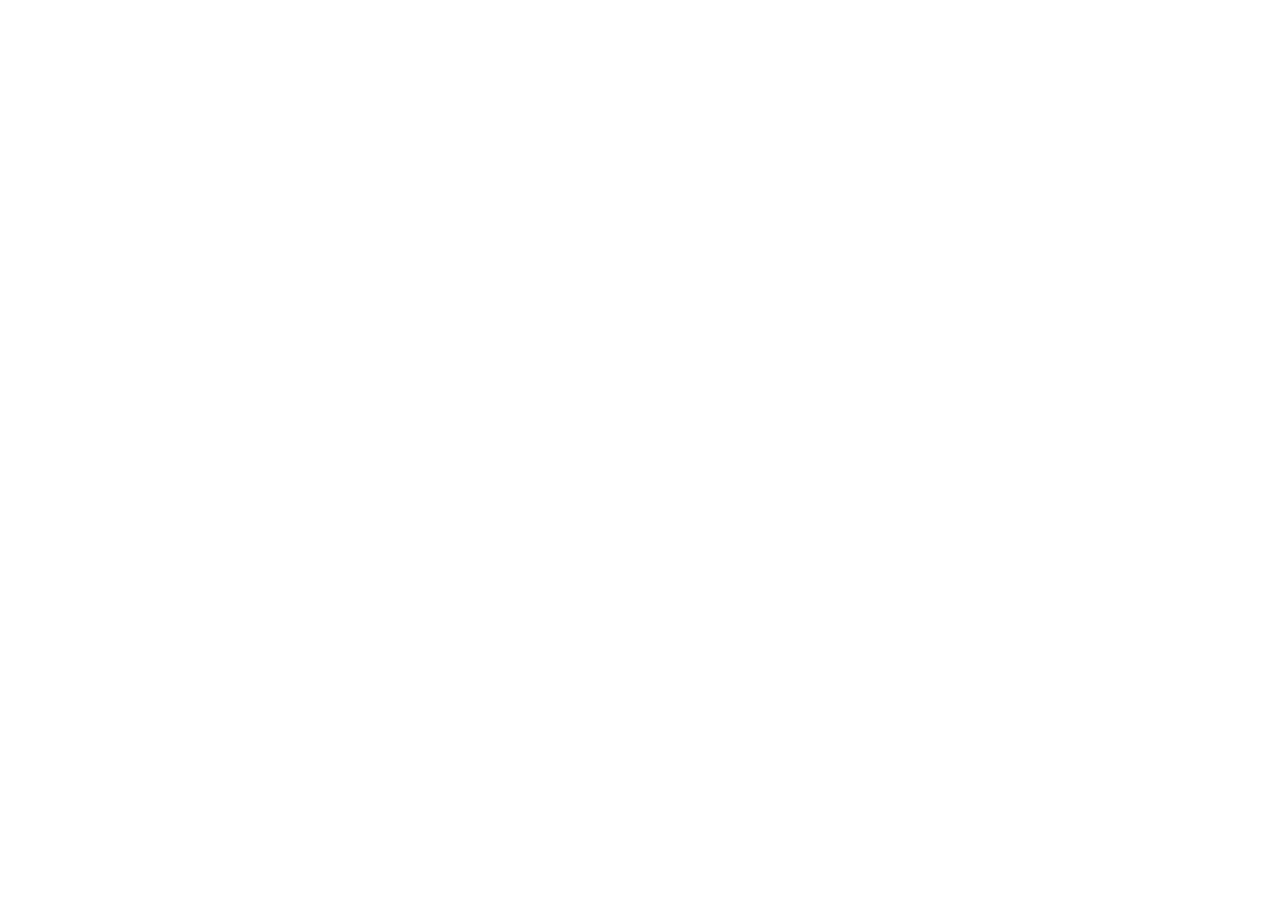
==== index.html @ fa72d9f5 "added folder structure" ====
<!DOCTYPE html>
<html lang="en">
<head>
    <meta charset="UTF-8" />
    <meta name="viewport" content="width=device-width, initial-scale=1.0" />
    <title>PortFolio</title>

    <link rel="stylesheet" href="https://cdnjs.cloudflare.com/ajax/libs/font-awesome/6.5.1/css/all.min.css" integrity="sha512-DTOQO9RWCH3ppGqcWaEA1BIZOC6xxalwEsw9c2QQeAIftl+Vegovlnee1c9QX4TctnWMn13TZye+giMm8e2LwA==" crossorigin="anonymous" referrerpolicy="no-referrer"
    />
    <link rel="stylesheet" href="style.css">
    <link rel="icon" href="data:,">

</head>
<body>
    
</body>
</html>
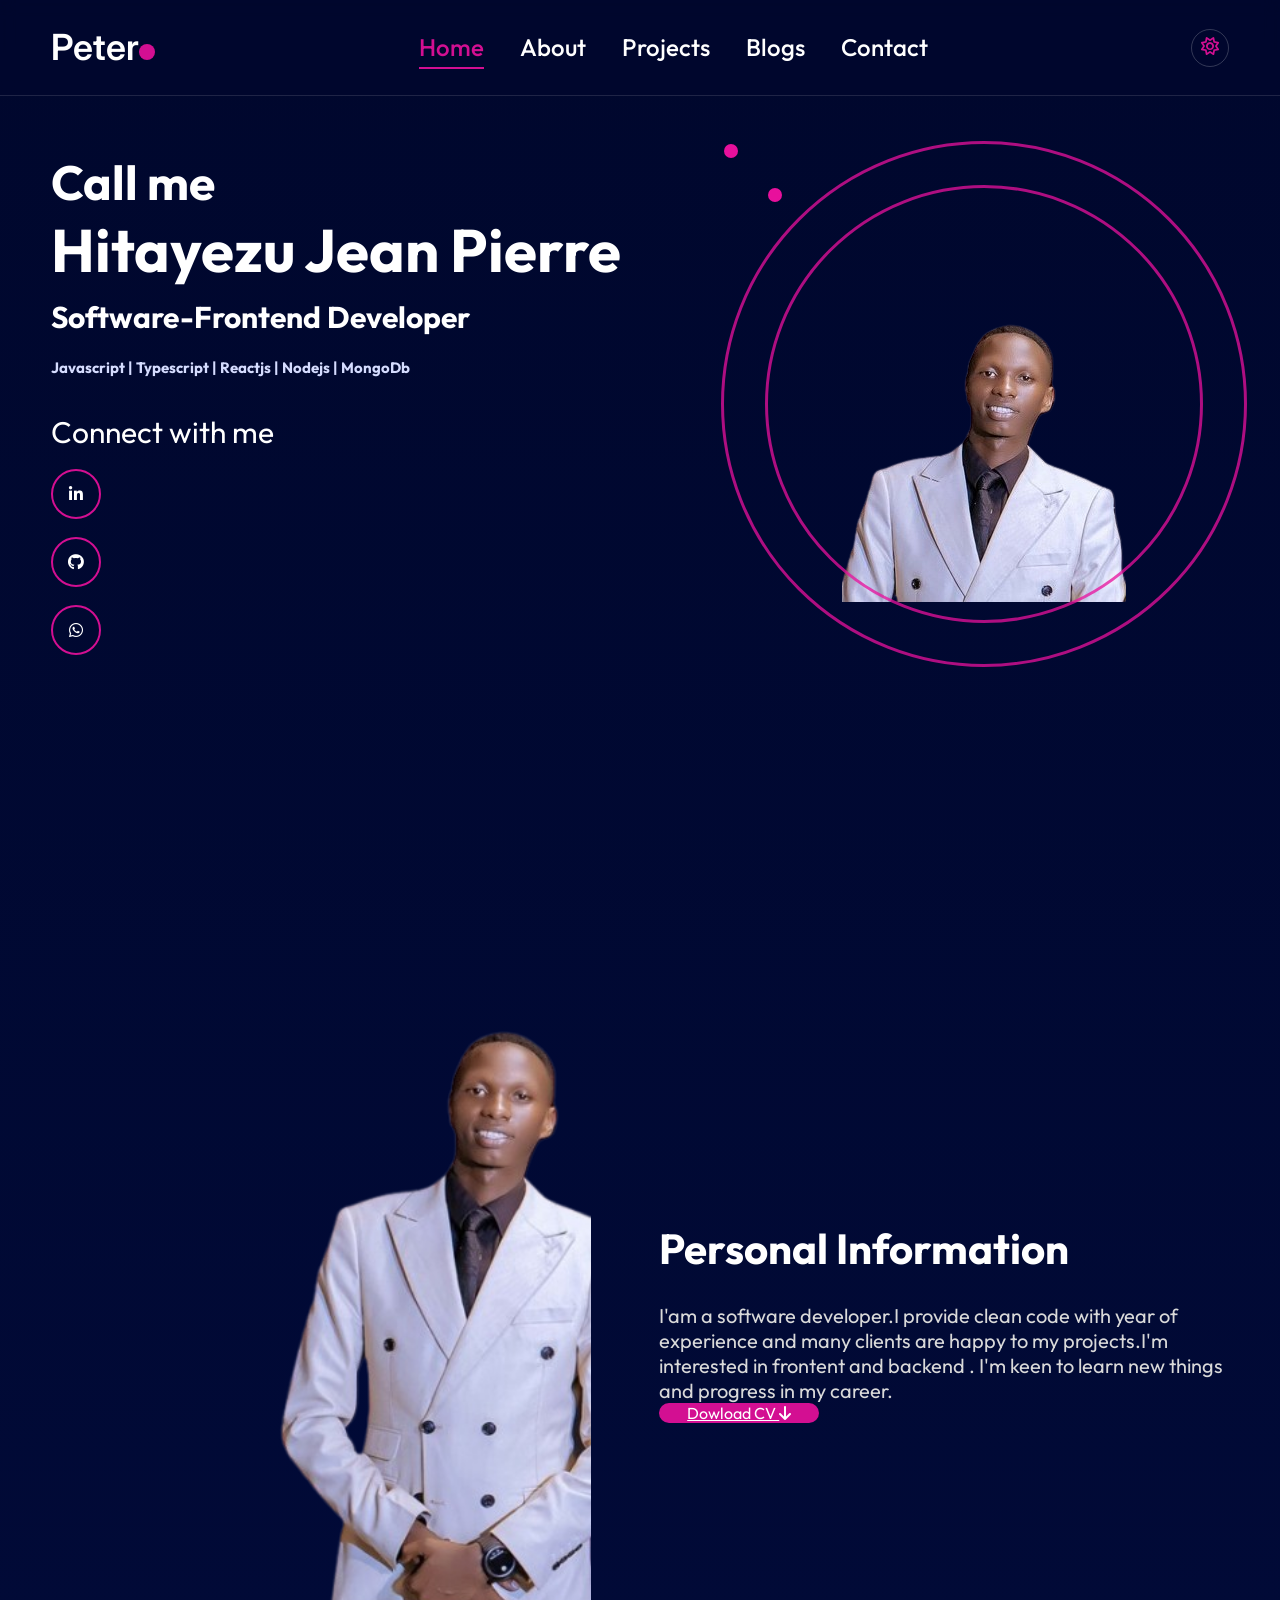
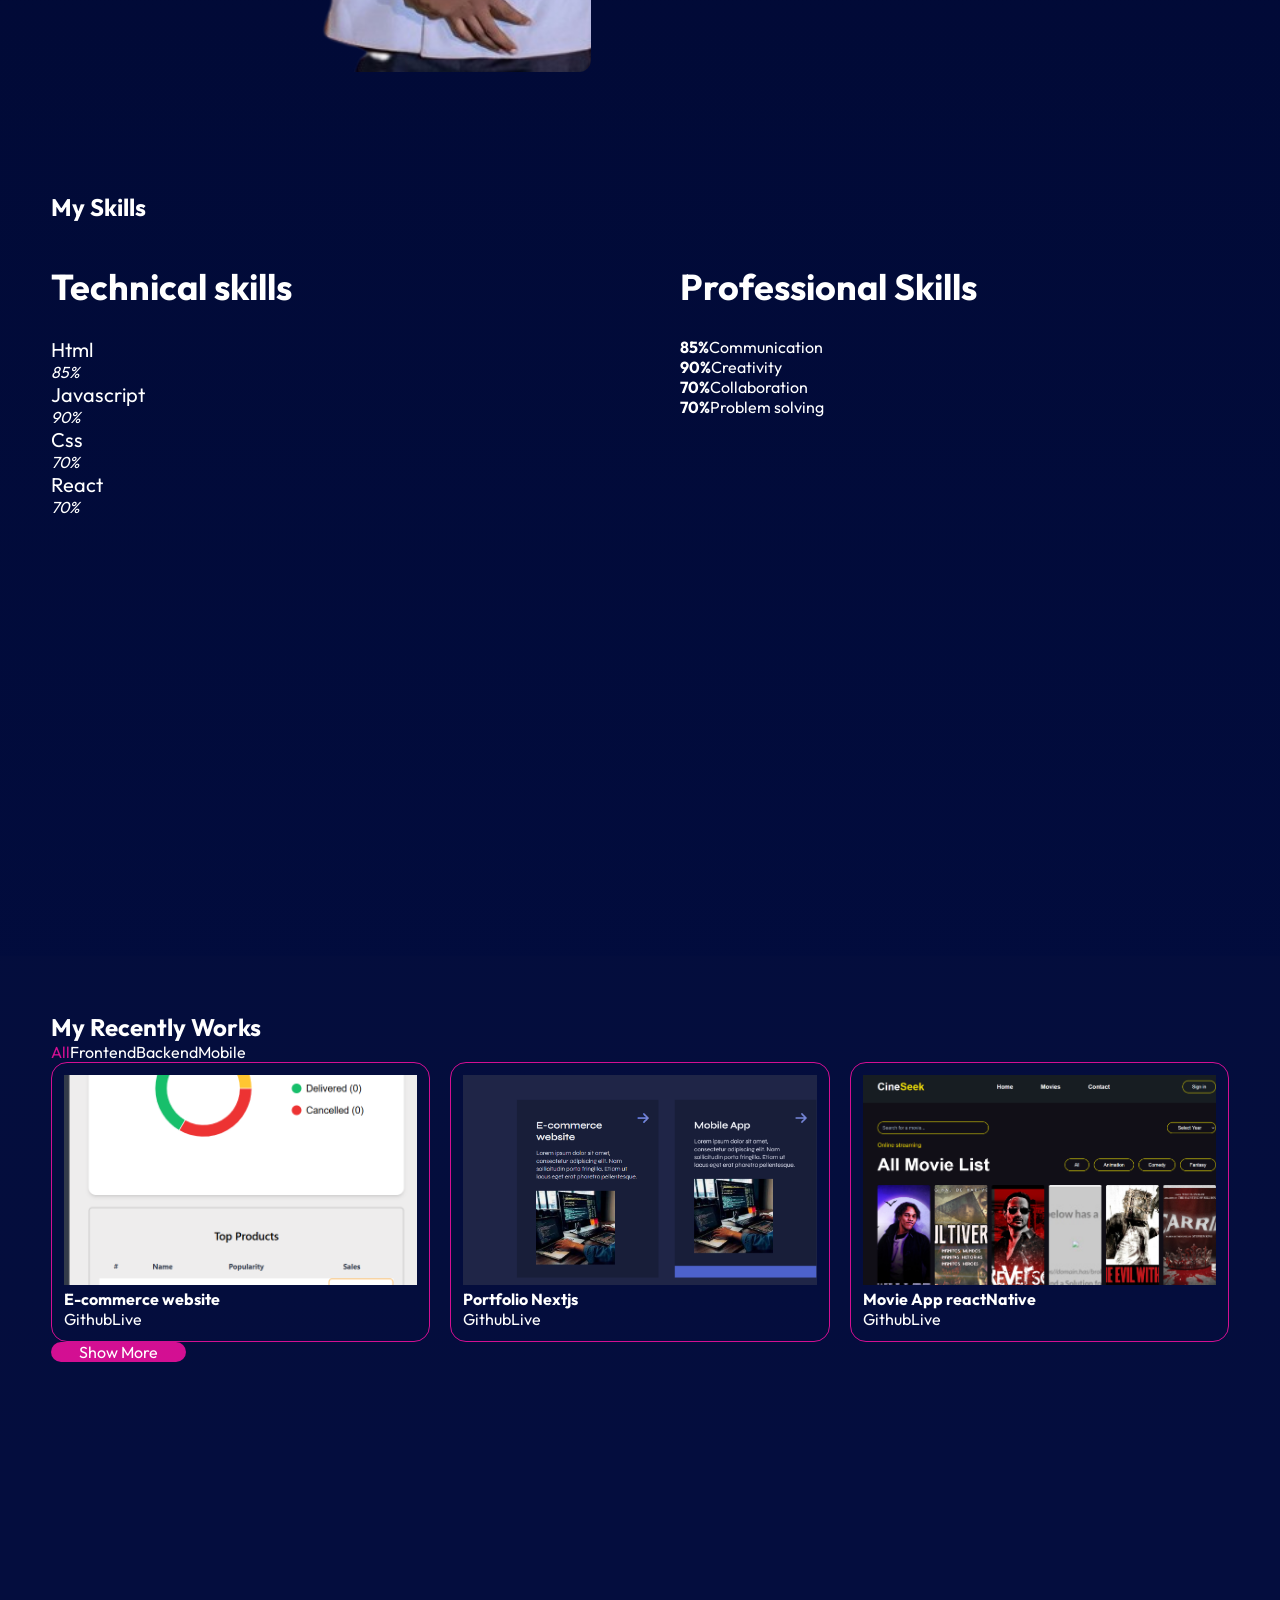
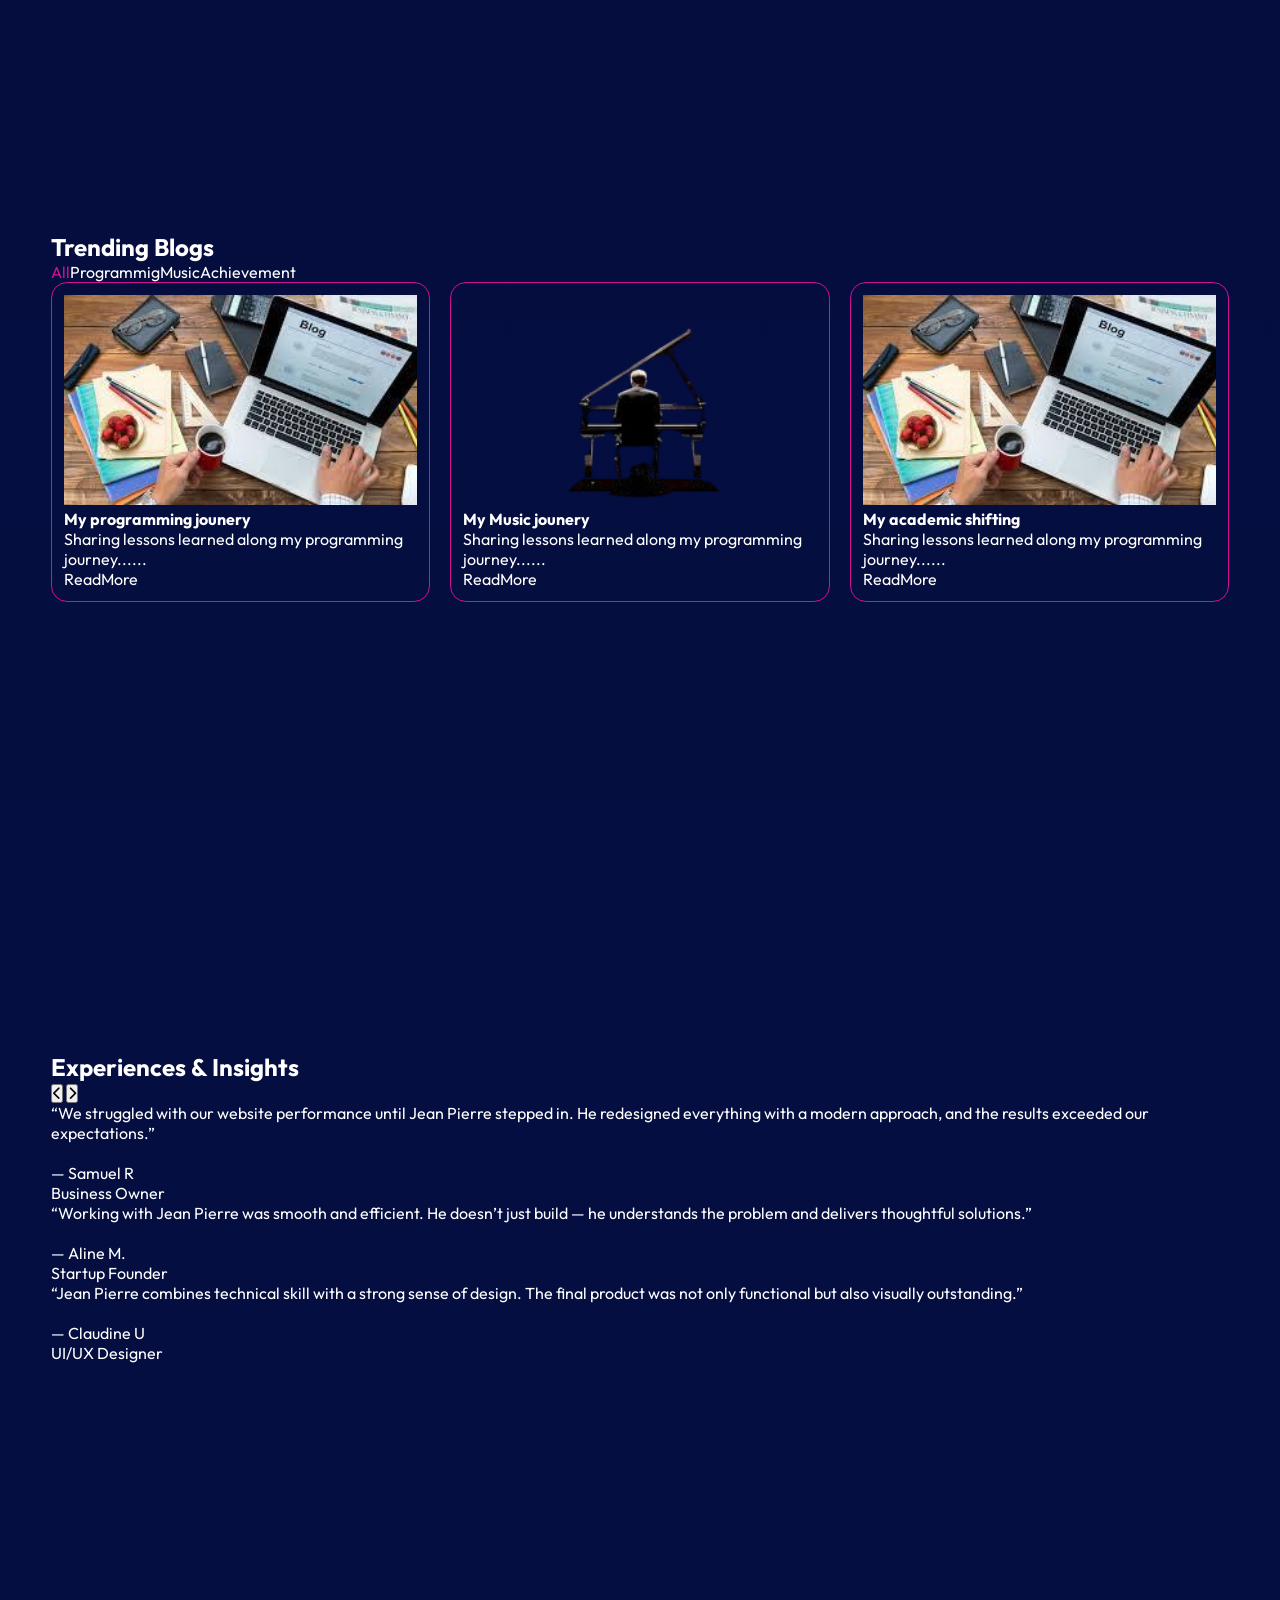
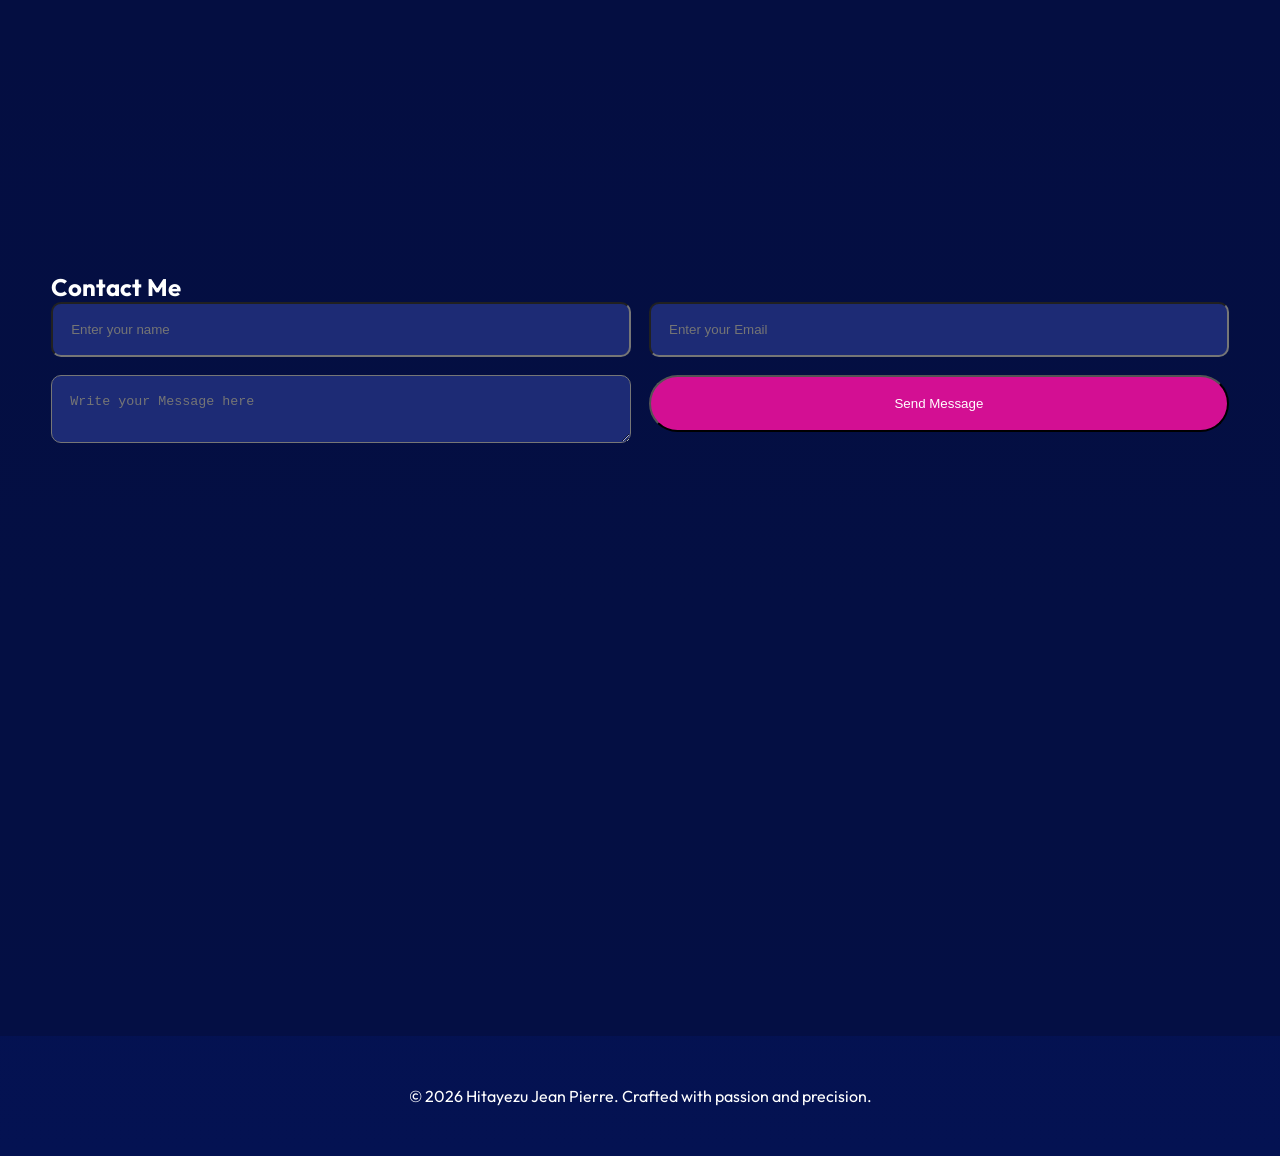
==== commit 6d888256: "updated content for better responsiveness" ====
--- a/index.html
+++ b/index.html
@@ -1,17 +1,152 @@
 <!DOCTYPE html>
 <html lang="en">
 <head>
-    <meta charset="UTF-8" />
-    <meta name="viewport" content="width=device-width, initial-scale=1.0" />
-    <title>PortFolio</title>
-
-    <link rel="stylesheet" href="https://cdnjs.cloudflare.com/ajax/libs/font-awesome/6.5.1/css/all.min.css" integrity="sha512-DTOQO9RWCH3ppGqcWaEA1BIZOC6xxalwEsw9c2QQeAIftl+Vegovlnee1c9QX4TctnWMn13TZye+giMm8e2LwA==" crossorigin="anonymous" referrerpolicy="no-referrer"
-    />
-    <link rel="stylesheet" href="style.css">
-    <link rel="icon" href="data:,">
-
+  <meta charset="UTF-8" />
+  <meta name="viewport" content="width=device-width, initial-scale=1.0" />
+  <title>My KLAB Portfolio</title>
+  <link rel="preconnect" href="https://fonts.googleapis.com">
+  <link rel="preconnect" href="https://fonts.gstatic.com" crossorigin>
+  <link href="https://fonts.googleapis.com/css2?family=Inter:wght@600&family=Outfit:wght@400;500;600;700&display=swap" rel="stylesheet">
+  <link rel="stylesheet" href="https://cdnjs.cloudflare.com/ajax/libs/font-awesome/6.5.1/css/all.min.css" integrity="sha512-DTOQO9RWCH3ppGqcWaEA1BIZOC6xxalwEsw9c2QQeAIftl+Vegovlnee1c9QX4TctnWMn13TZye+giMm8e2LwA==" crossorigin="anonymous" referrerpolicy="no-referrer" />
+  <link rel="stylesheet" href="./css/style.css" />
 </head>
 <body>
-    
+  <header class="navbar">
+    <div class="wrap nav-row">
+      <a href="#home" class="brand">Peter<span></span></a>
+      <button class="menu-btn" aria-label="Open menu"><i class="fa-solid fa-bars"></i></button>
+      <nav class="nav-links">
+        <a class="active" href="#home">Home</a>
+        <a href="#about">About</a>
+        <a href="#projects">Projects</a>
+        <a href="#blogs">Blogs</a>
+        <a href="#contact">Contact</a>
+      </nav>
+      <button class="sun-btn" aria-label="Theme toggle"><i class="fa-regular fa-sun"></i></button>
+    </div>
+  </header>
+
+  <main class="page" id="home">
+    <section class="hero section reveal">
+      <div class="wrap hero-grid">
+        <div class="hero-text">
+          <h2>Call me</h2>
+          <h1>Hitayezu Jean Pierre</h1>
+          <h3>Software-Frontend Developer</h3>
+          <p class="stack">Javascript | Typescript | Reactjs | Nodejs | MongoDb</p>
+          <div class="connect">
+            <p>Connect with me</p>
+            <div class="icons">
+              <a href="#" aria-label="LinkedIn"><i class="fa-brands fa-linkedin-in"></i></a>
+              <a href="#" aria-label="GitHub"><i class="fa-brands fa-github"></i></a>
+              <a href="#" aria-label="WhatsApp"><i class="fa-brands fa-whatsapp"></i></a>
+            </div>
+          </div>
+        </div>
+        <div class="hero-visual">
+          <div class="orbit orbit-a"></div>
+          <div class="orbit orbit-b"></div>
+          <div class="hero-circle"></div>
+          <img class="hero-photo" src="./assets/figma/hero-profile.png" alt="Hero profile image">
+        </div>
+      </div>
+    </section>
+
+    <section id="about" class="section reveal">
+      <div class="wrap about-grid">
+        <img class="about-photo" src="./assets/figma/about-photo.png" alt="About image">
+        <div class="about-copy">
+          <h2>Personal Information</h2>
+          <p>I'am a software developer.I provide clean code with year of experience and many clients are happy to my projects.I'm interested in frontent and backend . I'm keen to learn new things and progress in my career.</p>
+          <a href="#" class="btn-magenta">Dowload CV <i class="fa-solid fa-arrow-down"></i></a>
+        </div>
+      </div>
+    </section>
+
+    <section class="section reveal">
+      <div class="wrap">
+        <h2 class="center title-80">My Skills</h2>
+        <div class="skills-grid">
+          <div>
+            <h3>Technical skills</h3>
+            <div class="bars">
+              <div><span>Html</span><div><i style="width:85%"></i></div><em>85%</em></div>
+              <div><span>Javascript</span><div><i style="width:90%"></i></div><em>90%</em></div>
+              <div><span>Css</span><div><i style="width:70%"></i></div><em>70%</em></div>
+              <div><span>React</span><div><i style="width:70%"></i></div><em>70%</em></div>
+            </div>
+          </div>
+          <div>
+            <h3>Professional Skills</h3>
+            <div class="pro-grid">
+              <div class="skill-ring" style="--p:85"><strong>85%</strong><span>Communication</span></div>
+              <div class="skill-ring" style="--p:90"><strong>90%</strong><span>Creativity</span></div>
+              <div class="skill-ring" style="--p:70"><strong>70%</strong><span>Collaboration</span></div>
+              <div class="skill-ring" style="--p:70"><strong>70%</strong><span>Problem solving</span></div>
+            </div>
+          </div>
+        </div>
+      </div>
+    </section>
+
+    <section id="projects" class="section reveal section-alt">
+      <div class="wrap">
+        <h2 class="center">My Recently Works</h2>
+        <div class="tabs" data-filter-group="projects">
+          <a class="active" data-filter="all">All</a><a data-filter="frontend">Frontend</a><a data-filter="backend">Backend</a><a data-filter="mobile">Mobile</a>
+        </div>
+        <div class="cards3" id="project-list">
+          <article data-category="frontend"><img src="./assets/figma/project-1.png" alt=""><h4>E-commerce website</h4><div><a>Github</a><a>Live</a></div></article>
+          <article data-category="frontend backend"><img src="./assets/figma/project-2.png" alt=""><h4>Portfolio Nextjs</h4><div><a>Github</a><a>Live</a></div></article>
+          <article data-category="mobile"><img src="./assets/figma/project-3.png" alt=""><h4>Movie App reactNative</h4><div><a>Github</a><a>Live</a></div></article>
+        </div>
+        <div class="center-btn"><a class="btn-magenta">Show More</a></div>
+      </div>
+    </section>
+
+    <section id="blogs" class="section reveal section-alt">
+      <div class="wrap">
+        <h2 class="center">Trending Blogs</h2>
+        <div class="tabs" data-filter-group="blogs">
+          <a class="active" data-filter="all">All</a><a data-filter="programming">Programmig</a><a data-filter="music">Music</a><a data-filter="achievement">Achievement</a>
+        </div>
+        <div class="cards3 blog" id="blog-list">
+          <article data-category="programming"><img src="./assets/figma/blog-1.png" alt=""><h4>My programming jounery</h4><p>Sharing lessons learned along my programming journey......</p><a class="small-btn">ReadMore</a></article>
+          <article data-category="music"><img src="./assets/figma/blog-2.png" alt=""><h4>My Music jounery</h4><p>Sharing lessons learned along my programming journey......</p><a class="small-btn">ReadMore</a></article>
+          <article data-category="achievement"><img src="./assets/figma/blog-1.png" alt=""><h4>My academic shifting</h4><p>Sharing lessons learned along my programming journey......</p><a class="small-btn">ReadMore</a></article>
+        </div>
+      </div>
+    </section>
+
+    <section id="testimonials" class="section reveal section-alt">
+      <div class="wrap">
+        <h2 class="center">Experiences & Insights</h2>
+        <div class="quote-controls">
+          <button class="quote-btn" data-dir="prev" aria-label="Previous testimonial"><i class="fa-solid fa-chevron-left"></i></button>
+          <button class="quote-btn" data-dir="next" aria-label="Next testimonial"><i class="fa-solid fa-chevron-right"></i></button>
+        </div>
+        <div class="quotes" id="quotes-track">
+          <blockquote>“We struggled with our website performance until Jean Pierre stepped in. He redesigned everything with a modern approach, and the results exceeded our expectations.”<br><br>— Samuel R<br>Business Owner</blockquote>
+          <blockquote>“Working with Jean Pierre was smooth and efficient. He doesn’t just build — he understands the problem and delivers thoughtful solutions.”<br><br>— Aline M.<br>Startup Founder</blockquote>
+          <blockquote>“Jean Pierre combines technical skill with a strong sense of design. The final product was not only functional but also visually outstanding.”<br><br>— Claudine U<br>UI/UX Designer</blockquote>
+        </div>
+      </div>
+    </section>
+
+    <section id="contact" class="section reveal section-alt">
+      <div class="wrap">
+        <h2 class="center">Contact Me</h2>
+        <form class="contact-form">
+          <input placeholder="Enter your name">
+          <input placeholder="Enter your Email">
+          <textarea placeholder="Write your Message here"></textarea>
+          <button type="button" class="btn-magenta send">Send Message</button>
+        </form>
+      </div>
+    </section>
+  </main>
+
+  <footer class="footer">© 2026 Hitayezu Jean Pierre. Crafted with passion and precision.</footer>
+  <script src="./js/script.js"></script>
 </body>
-</html>+</html>
--- a/css/style.css
+++ b/css/style.css
@@ -0,0 +1,332 @@
+:root {
+  --bg: #00072D;
+  --bg2: #060F3E;
+  --pink: rgba(232, 16, 156, .91);
+  --pink-solid: #e8109c;
+  --white: #fff;
+  --field: #1D2B75;
+  --muted: #d5dcff;
+}
+
+/* Reset */
+* {
+  box-sizing: border-box;
+  margin: 0;
+  padding: 0;
+}
+
+html {
+  scroll-behavior: smooth;
+}
+
+body {
+  font-family: Outfit, sans-serif;
+  background: linear-gradient(180deg, var(--bg), #041252);
+  color: var(--white);
+}
+
+/* Layout */
+.wrap {
+  width: 1260px;
+  max-width: 92%;
+  margin: 0 auto;
+}
+
+/* ================= NAVBAR ================= */
+.navbar {
+  height: 96px;
+  background: rgba(0, 7, 45, .78);
+  backdrop-filter: blur(8px);
+  position: sticky;
+  top: 0;
+  z-index: 20;
+  border-bottom: 1px solid rgba(255, 255, 255, .12);
+}
+
+.nav-row {
+  height: 100%;
+  display: flex;
+  align-items: center;
+  justify-content: space-between;
+  position: relative;
+}
+
+.menu-btn {
+  display: none;
+  width: 42px;
+  height: 42px;
+  border: 1px solid rgba(255, 255, 255, .35);
+  border-radius: 8px;
+  background: transparent;
+  color: #fff;
+}
+
+.brand {
+  font: 600 36px/1.2 Inter, sans-serif;
+  color: #fff;
+  text-decoration: none;
+}
+
+.brand span {
+  width: 16px;
+  height: 16px;
+  background: var(--pink);
+  border-radius: 50%;
+  display: inline-block;
+}
+
+.nav-links {
+  display: flex;
+  gap: 36px;
+}
+
+.nav-links a {
+  font: 500 24px/1.26 Outfit, sans-serif;
+  color: #fff;
+  text-decoration: none;
+  position: relative;
+}
+
+.nav-links a.active,
+.tabs .active {
+  color: var(--pink);
+}
+
+.nav-links a.active::after {
+  content: "";
+  position: absolute;
+  left: 0;
+  right: 0;
+  bottom: -6px;
+  height: 2px;
+  background: var(--pink);
+}
+
+.sun-btn {
+  width: 38px;
+  height: 38px;
+  border: 1px solid rgba(255, 255, 255, .2);
+  border-radius: 999px;
+  background: transparent;
+  color: var(--pink);
+  font-size: 18px;
+  cursor: pointer;
+}
+
+/* ================= SECTIONS ================= */
+.section {
+  min-height: 820px;
+  padding: 56px 0 24px;
+}
+
+.section-alt {
+  background: rgba(6, 15, 62, .66);
+}
+
+/* ================= HERO ================= */
+.hero-grid {
+  display: grid;
+  grid-template-columns: 1fr 490px;
+  align-items: center;
+  gap: 20px;
+}
+
+.hero-text h2 {
+  font-size: 48px;
+  font-weight: 700;
+}
+
+.hero-text h1 {
+  font-size: 60px;
+  font-weight: 700;
+}
+
+.hero-text h3 {
+  font-size: 30px;
+  font-weight: 700;
+  margin-top: 10px;
+}
+
+.stack {
+  font-size: 15px;
+  font-weight: 700;
+  margin-top: 22px;
+  color: var(--muted);
+}
+
+/* Social */
+.connect {
+  margin-top: 36px;
+}
+
+.connect p {
+  font-size: 30px;
+}
+
+.icons {
+  margin-top: 18px;
+  display: flex;
+  flex-direction: column;
+  gap: 18px;
+  width: 50px;
+}
+
+.icons a {
+  width: 50px;
+  height: 50px;
+  border: 2px solid var(--pink);
+  border-radius: 50%;
+  display: grid;
+  place-items: center;
+  color: #fff;
+  text-decoration: none;
+}
+
+/* ================= HERO VISUAL ================= */
+.hero-visual {
+  position: relative;
+  width: 490px;
+  height: 490px;
+  display: grid;
+  place-items: center;
+}
+
+.orbit {
+  position: absolute;
+  border: 3px solid rgba(232, 16, 156, .75);
+  border-radius: 50%;
+  animation: spin 8s linear infinite;
+}
+
+.orbit::before {
+  content: "";
+  position: absolute;
+  width: 14px;
+  height: 14px;
+  border-radius: 50%;
+  background: var(--pink-solid);
+}
+
+.orbit-a {
+  inset: -18px;
+}
+
+.orbit-b {
+  inset: 26px;
+  animation-direction: reverse;
+}
+
+/* ================= ABOUT ================= */
+.about-grid {
+  display: grid;
+  grid-template-columns: 540px 1fr;
+  gap: 68px;
+  align-items: center;
+}
+
+.about-photo {
+  width: 540px;
+  height: 700px;
+  object-fit: cover;
+  border-radius: 12px;
+}
+
+.about-copy h2 {
+  font-size: 42px;
+}
+
+.about-copy p {
+  font-size: 20px;
+  margin-top: 28px;
+  color: #D9D9D9;
+}
+
+.btn-magenta {
+  height: 57px;
+  padding: 0 28px;
+  background: var(--pink);
+  border-radius: 30px;
+  color: #fff;
+  cursor: pointer;
+}
+
+/* ================= SKILLS ================= */
+.skills-grid {
+  display: grid;
+  grid-template-columns: 1fr 1fr;
+  gap: 80px;
+  margin-top: 42px;
+}
+
+.skills-grid h3 {
+  font-size: 36px;
+  margin-bottom: 28px;
+}
+
+.bars span {
+  font-size: 20px;
+}
+
+/* ================= CARDS ================= */
+.cards3 {
+  display: grid;
+  grid-template-columns: repeat(3, 1fr);
+  gap: 20px;
+}
+
+.cards3 article {
+  border: 1px solid var(--pink);
+  border-radius: 16px;
+  padding: 12px;
+}
+
+.cards3 img {
+  width: 100%;
+  height: 210px;
+  object-fit: cover;
+}
+
+/* ================= CONTACT ================= */
+.contact-form {
+  display: grid;
+  grid-template-columns: 1fr 1fr;
+  gap: 18px;
+}
+
+.contact-form input,
+.contact-form textarea {
+  background: var(--field);
+  padding: 18px;
+  border-radius: 10px;
+}
+
+/* ================= FOOTER ================= */
+.footer {
+  height: 120px;
+  display: grid;
+  place-items: center;
+}
+
+/* ================= ANIMATIONS ================= */
+@keyframes spin {
+  to {
+    transform: rotate(360deg);
+  }
+}
+
+@keyframes floaty {
+  50% {
+    transform: translateY(-8px);
+  }
+}
+
+/* ================= RESPONSIVE ================= */
+@media (max-width: 1100px) {
+  .hero-grid,
+  .about-grid,
+  .skills-grid,
+  .cards3,
+  .contact-form {
+    grid-template-columns: 1fr;
+  }
+}
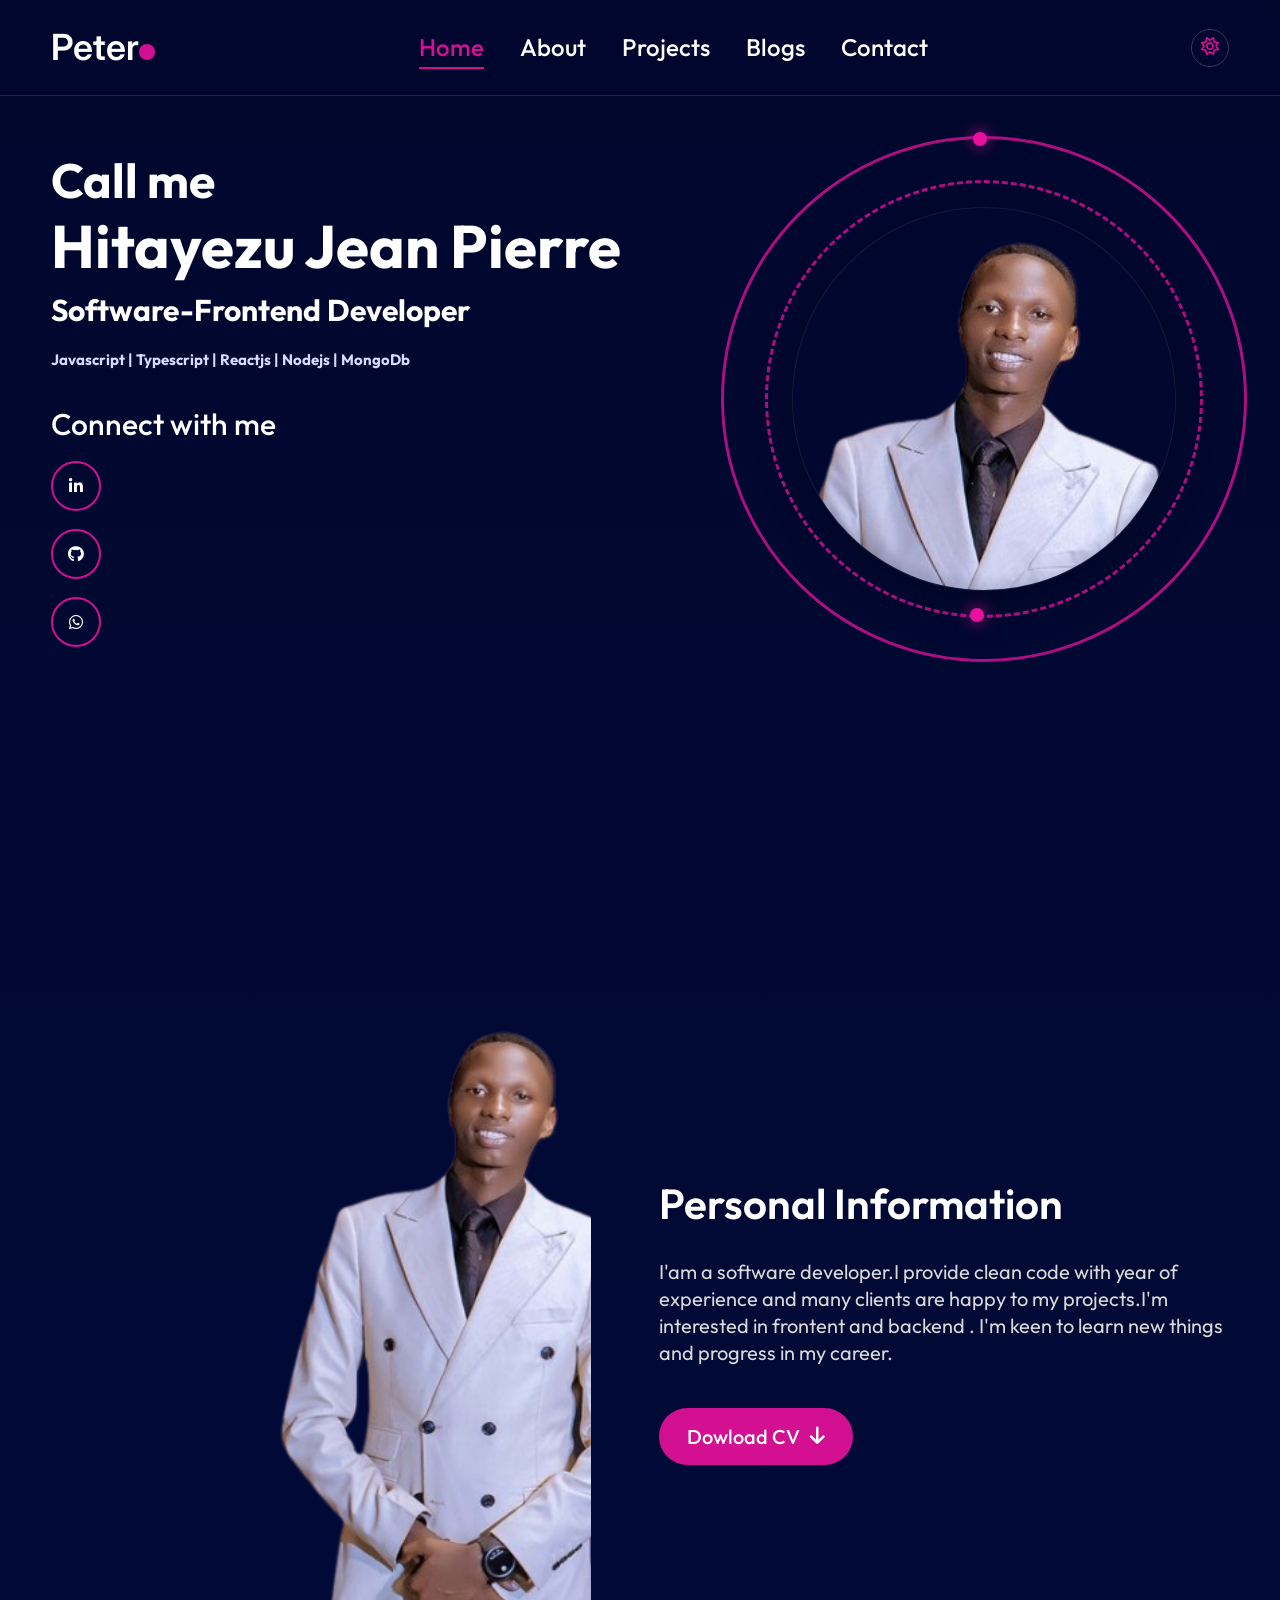
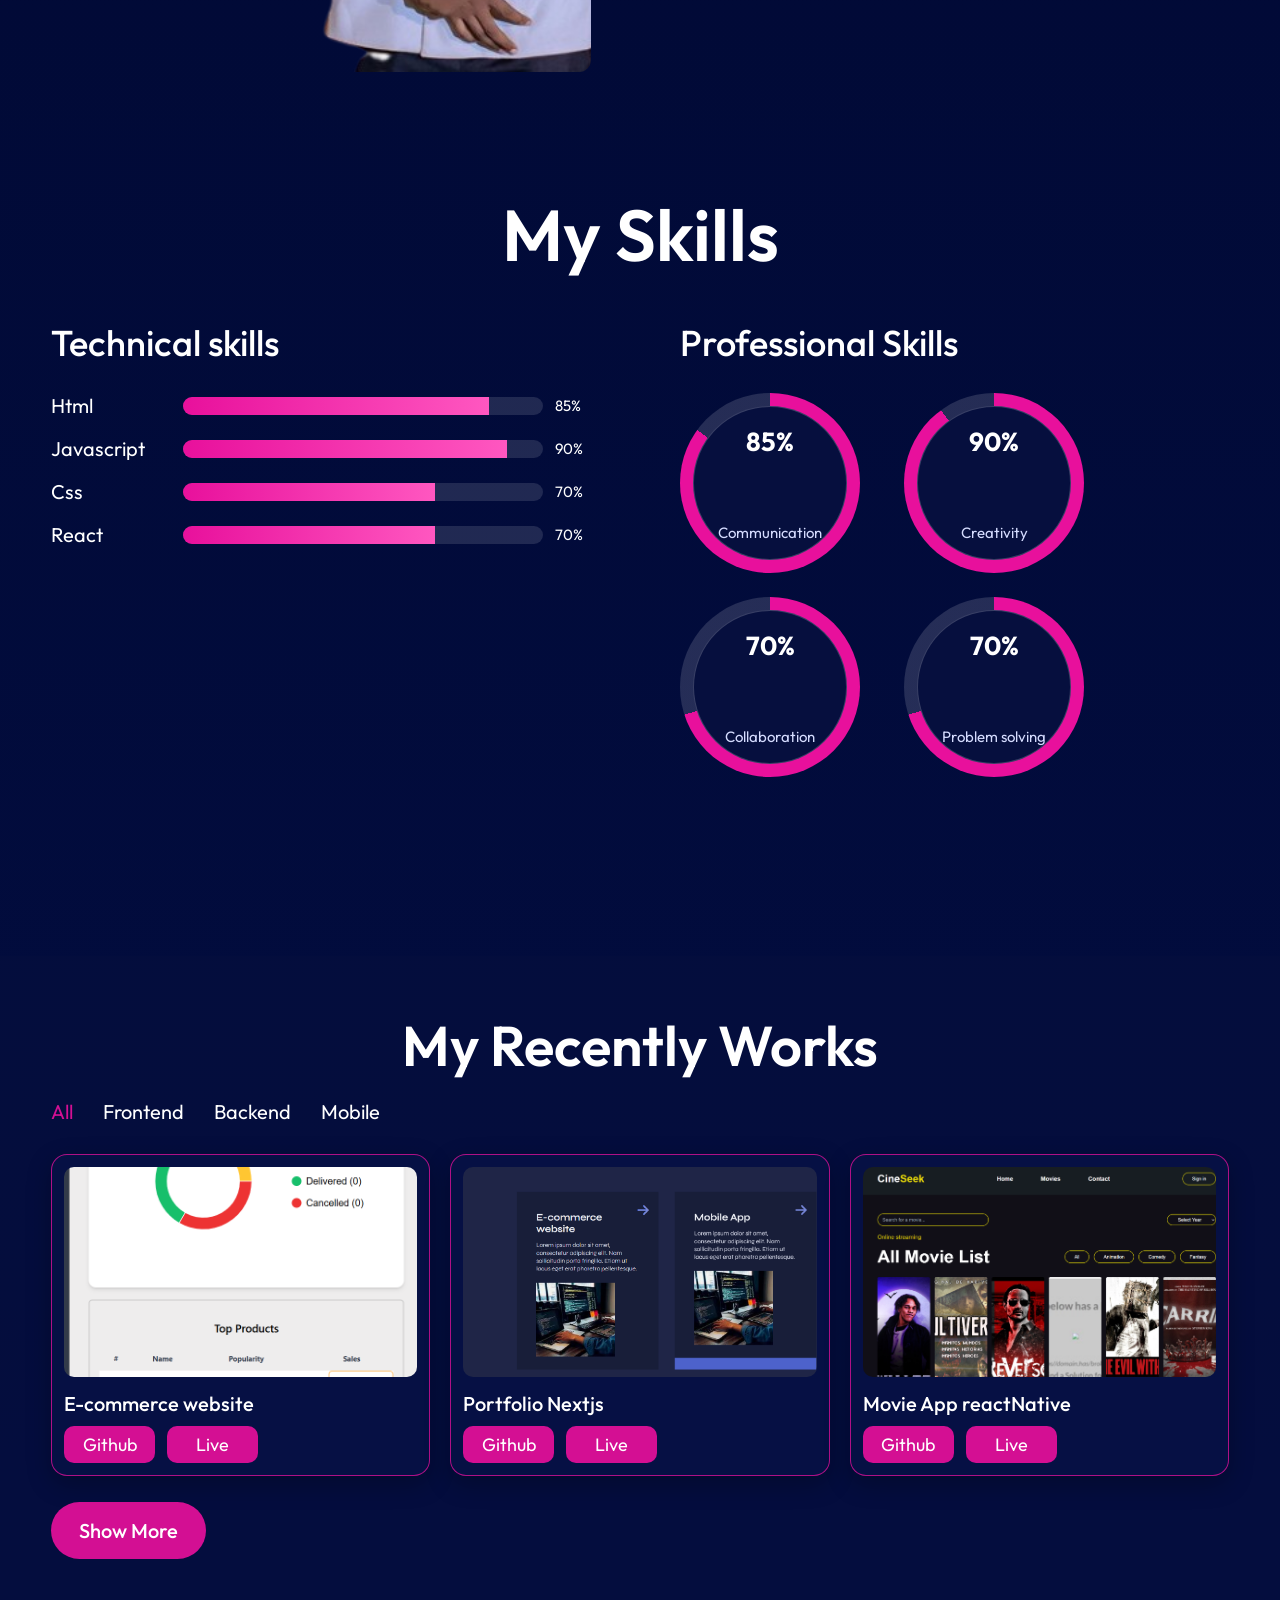
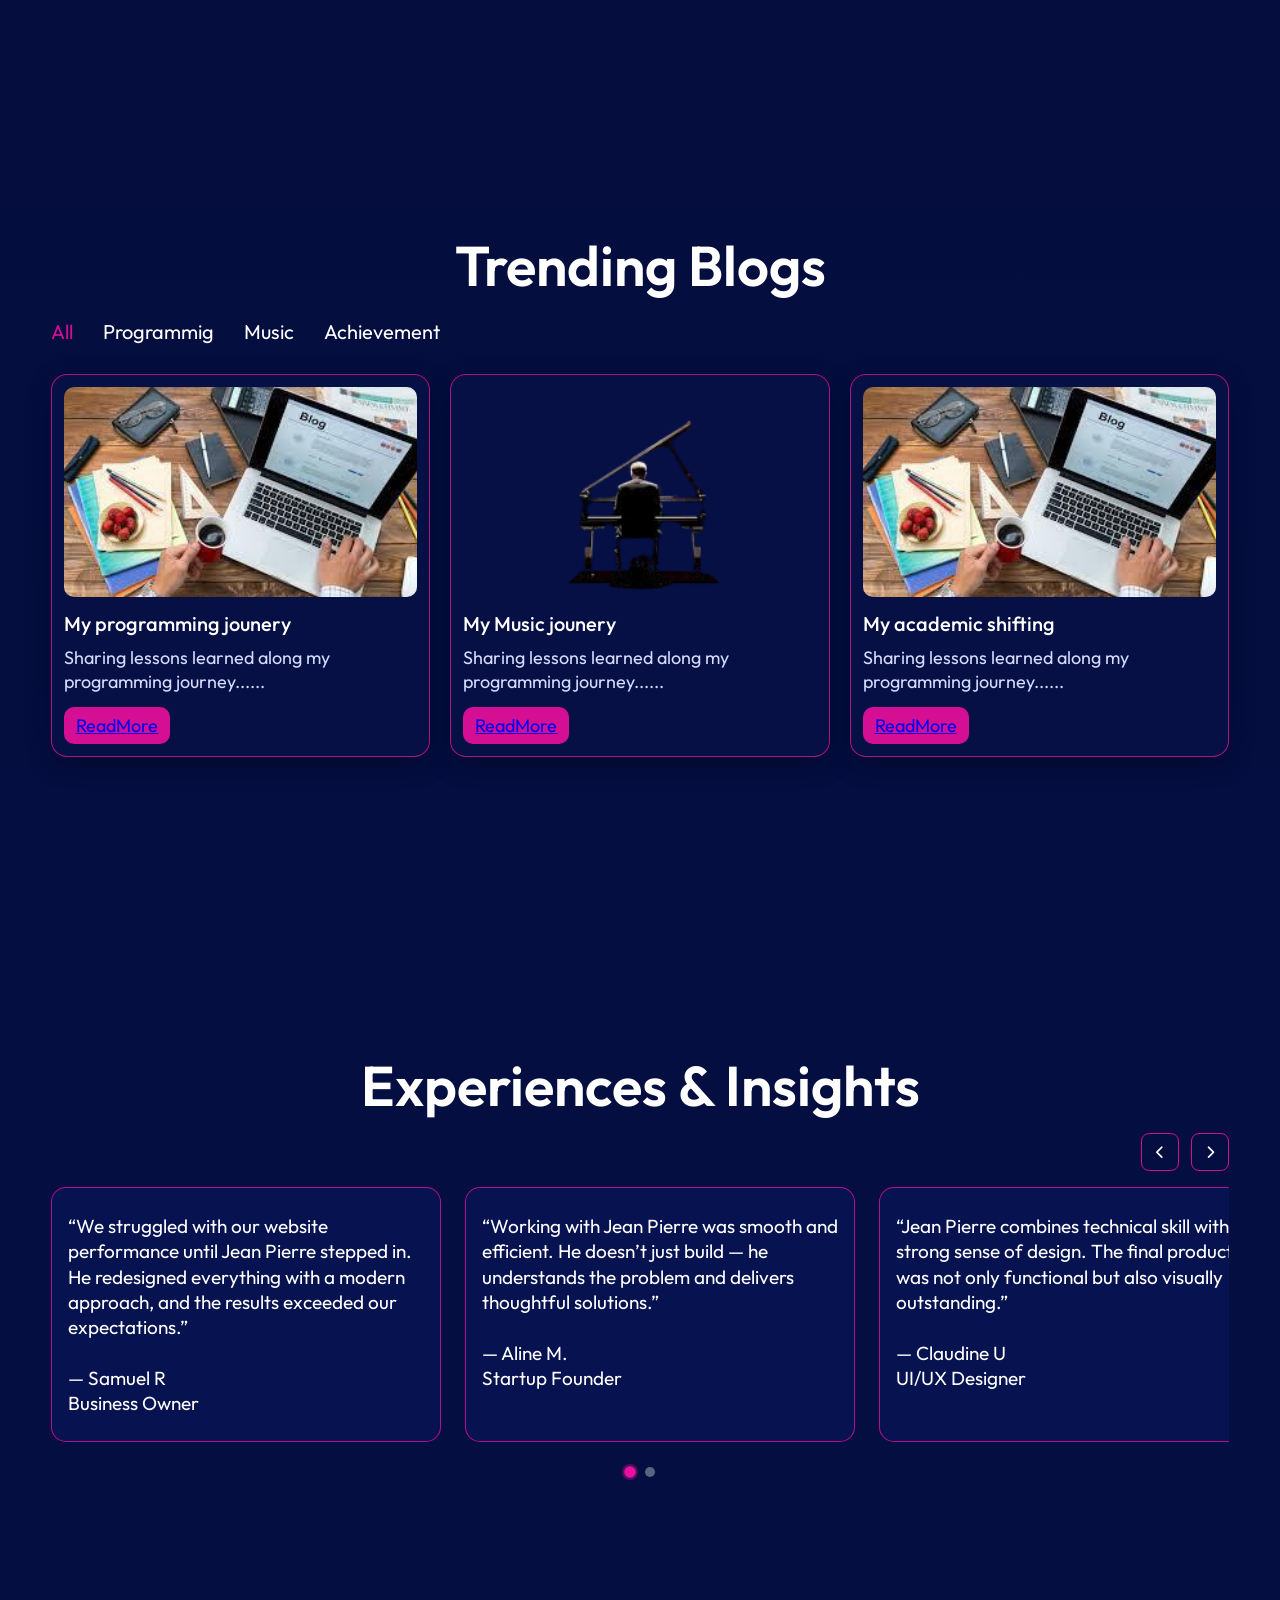
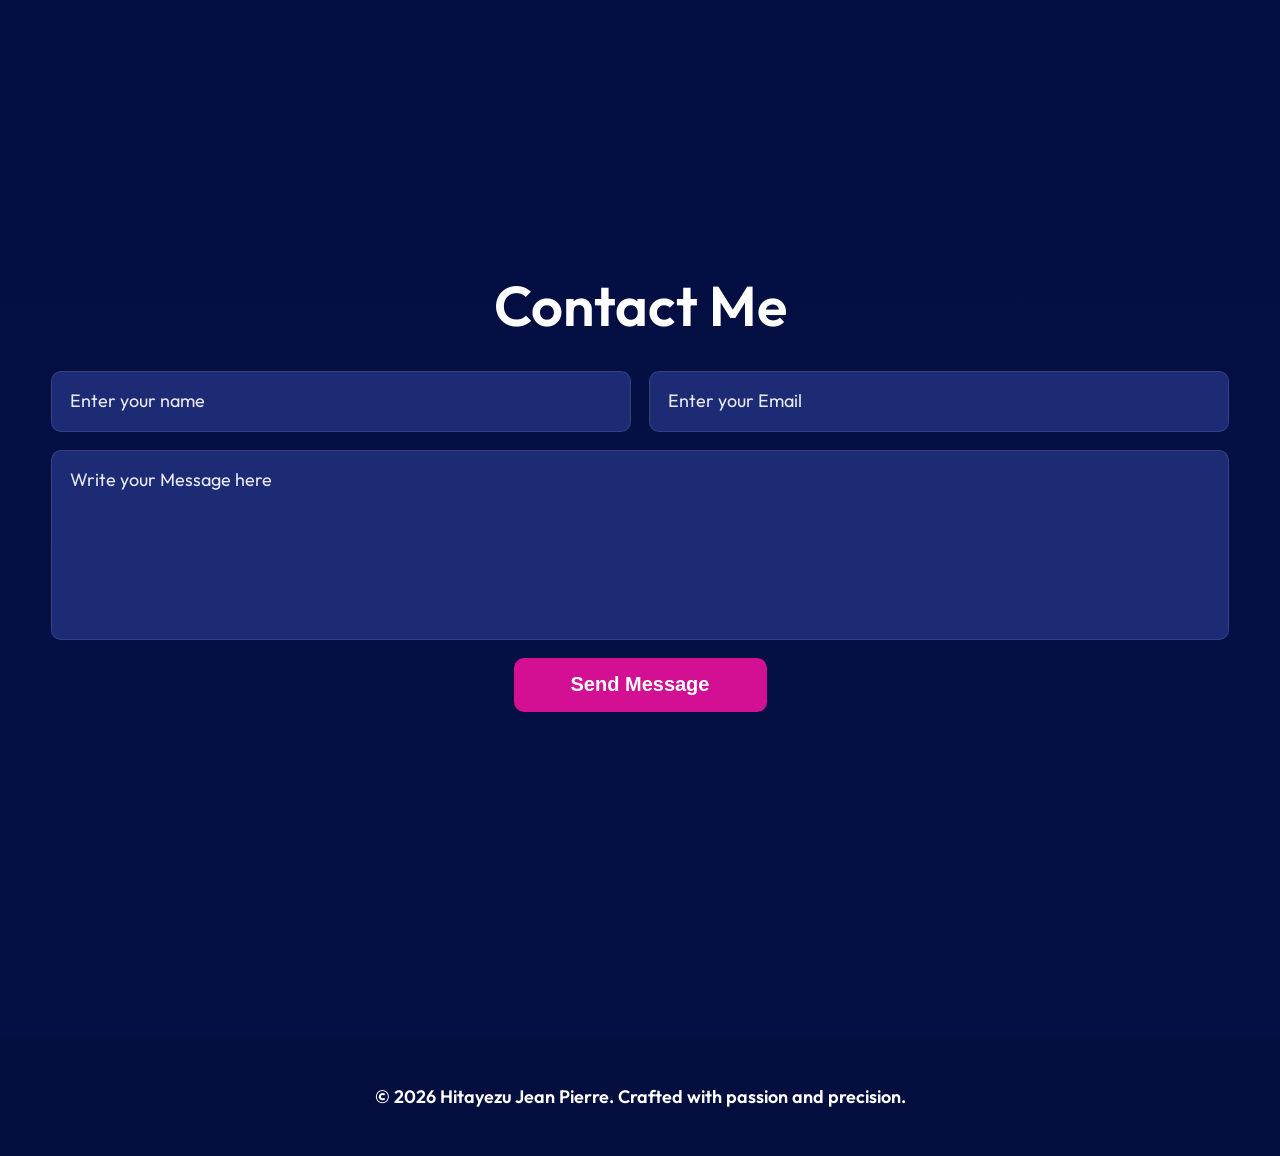
==== commit d3882f0f: "added responsiveness" ====
--- a/index.html
+++ b/index.html
@@ -44,10 +44,11 @@
           </div>
         </div>
         <div class="hero-visual">
-          <div class="orbit orbit-a"></div>
-          <div class="orbit orbit-b"></div>
-          <div class="hero-circle"></div>
-          <img class="hero-photo" src="./assets/figma/hero-profile.png" alt="Hero profile image">
+          <div class="orbit orbit-a" aria-hidden="true"></div>
+          <div class="orbit orbit-b" aria-hidden="true"></div>
+          <div class="hero-photo-shell">
+            <img class="hero-photo" src="./assets/figma/hero-profile.png" alt="Hero profile image" width="412" height="440" decoding="async">
+          </div>
         </div>
       </div>
     </section>
@@ -111,9 +112,9 @@
           <a class="active" data-filter="all">All</a><a data-filter="programming">Programmig</a><a data-filter="music">Music</a><a data-filter="achievement">Achievement</a>
         </div>
         <div class="cards3 blog" id="blog-list">
-          <article data-category="programming"><img src="./assets/figma/blog-1.png" alt=""><h4>My programming jounery</h4><p>Sharing lessons learned along my programming journey......</p><a class="small-btn">ReadMore</a></article>
-          <article data-category="music"><img src="./assets/figma/blog-2.png" alt=""><h4>My Music jounery</h4><p>Sharing lessons learned along my programming journey......</p><a class="small-btn">ReadMore</a></article>
-          <article data-category="achievement"><img src="./assets/figma/blog-1.png" alt=""><h4>My academic shifting</h4><p>Sharing lessons learned along my programming journey......</p><a class="small-btn">ReadMore</a></article>
+          <article data-category="programming"><img src="./assets/figma/blog-1.png" alt=""><h4>My programming jounery</h4><p>Sharing lessons learned along my programming journey......</p><a class="small-btn" href="./pages/blog.html?slug=programming">ReadMore</a></article>
+          <article data-category="music"><img src="./assets/figma/blog-2.png" alt=""><h4>My Music jounery</h4><p>Sharing lessons learned along my programming journey......</p><a class="small-btn" href="./pages/blog.html?slug=music">ReadMore</a></article>
+          <article data-category="achievement"><img src="./assets/figma/blog-1.png" alt=""><h4>My academic shifting</h4><p>Sharing lessons learned along my programming journey......</p><a class="small-btn" href="./pages/blog.html?slug=achievement">ReadMore</a></article>
         </div>
       </div>
     </section>
@@ -130,6 +131,7 @@
           <blockquote>“Working with Jean Pierre was smooth and efficient. He doesn’t just build — he understands the problem and delivers thoughtful solutions.”<br><br>— Aline M.<br>Startup Founder</blockquote>
           <blockquote>“Jean Pierre combines technical skill with a strong sense of design. The final product was not only functional but also visually outstanding.”<br><br>— Claudine U<br>UI/UX Designer</blockquote>
         </div>
+        <div class="quote-dots" id="quote-dots" role="tablist" aria-label="Testimonial slides"></div>
       </div>
     </section>
 
--- a/css/style.css
+++ b/css/style.css
@@ -1,332 +1,882 @@
 :root {
-  --bg: #00072D;
-  --bg2: #060F3E;
-  --pink: rgba(232, 16, 156, .91);
-  --pink-solid: #e8109c;
-  --white: #fff;
-  --field: #1D2B75;
-  --muted: #d5dcff;
-}
-
-/* Reset */
+	--bg: #00072D;
+	--bg2: #060F3E;
+	--pink: rgba(232, 16, 156, .91);
+	--pink-solid: #e8109c;
+	--white: #fff;
+	--field: #1D2B75;
+	--muted: #d5dcff;
+}
+
 * {
-  box-sizing: border-box;
-  margin: 0;
-  padding: 0;
+	box-sizing: border-box;
+	margin: 0;
+	padding: 0
 }
 
 html {
-  scroll-behavior: smooth;
+	scroll-behavior: smooth
 }
 
 body {
-  font-family: Outfit, sans-serif;
-  background: linear-gradient(180deg, var(--bg), #041252);
-  color: var(--white);
-}
-
-/* Layout */
+	font-family: Outfit, sans-serif;
+	background: linear-gradient(180deg, var(--bg), #041252);
+	color: var(--white)
+}
+
 .wrap {
-  width: 1260px;
-  max-width: 92%;
-  margin: 0 auto;
-}
-
-/* ================= NAVBAR ================= */
+	width: 1260px;
+	max-width: 92%;
+	margin: 0 auto
+}
+
 .navbar {
-  height: 96px;
-  background: rgba(0, 7, 45, .78);
-  backdrop-filter: blur(8px);
-  position: sticky;
-  top: 0;
-  z-index: 20;
-  border-bottom: 1px solid rgba(255, 255, 255, .12);
+	height: 96px;
+	background: rgba(0, 7, 45, .78);
+	backdrop-filter: blur(8px);
+	position: sticky;
+	top: 0;
+	z-index: 20;
+	border-bottom: 1px solid rgba(255, 255, 255, .12)
 }
 
 .nav-row {
-  height: 100%;
-  display: flex;
-  align-items: center;
-  justify-content: space-between;
-  position: relative;
+	height: 100%;
+	display: flex;
+	align-items: center;
+	justify-content: space-between;
+	position: relative
 }
 
 .menu-btn {
-  display: none;
-  width: 42px;
-  height: 42px;
-  border: 1px solid rgba(255, 255, 255, .35);
-  border-radius: 8px;
-  background: transparent;
-  color: #fff;
+	display: none;
+	width: 42px;
+	height: 42px;
+	border: 1px solid rgba(255, 255, 255, .35);
+	border-radius: 8px;
+	background: transparent;
+	color: #fff
 }
 
 .brand {
-  font: 600 36px/1.2 Inter, sans-serif;
-  color: #fff;
-  text-decoration: none;
+	font: 600 36px/1.2 Inter, sans-serif;
+	color: #fff;
+	text-decoration: none
 }
 
 .brand span {
-  width: 16px;
-  height: 16px;
-  background: var(--pink);
-  border-radius: 50%;
-  display: inline-block;
+	width: 16px;
+	height: 16px;
+	background: var(--pink);
+	border-radius: 50%;
+	display: inline-block
 }
 
 .nav-links {
-  display: flex;
-  gap: 36px;
+	display: flex;
+	gap: 36px
 }
 
 .nav-links a {
-  font: 500 24px/1.26 Outfit, sans-serif;
-  color: #fff;
-  text-decoration: none;
-  position: relative;
+	font: 500 24px/1.26 Outfit, sans-serif;
+	color: #fff;
+	text-decoration: none;
+	position: relative
 }
 
 .nav-links a.active,
 .tabs .active {
-  color: var(--pink);
+	color: var(--pink)
 }
 
 .nav-links a.active::after {
-  content: "";
-  position: absolute;
-  left: 0;
-  right: 0;
-  bottom: -6px;
-  height: 2px;
-  background: var(--pink);
+	content: "";
+	position: absolute;
+	left: 0;
+	right: 0;
+	bottom: -6px;
+	height: 2px;
+	background: var(--pink)
 }
 
 .sun-btn {
-  width: 38px;
-  height: 38px;
-  border: 1px solid rgba(255, 255, 255, .2);
-  border-radius: 999px;
-  background: transparent;
-  color: var(--pink);
-  font-size: 18px;
-  cursor: pointer;
-}
-
-/* ================= SECTIONS ================= */
+	width: 38px;
+	height: 38px;
+	border: 1px solid rgba(255, 255, 255, .2);
+	border-radius: 999px;
+	background: transparent;
+	color: var(--pink);
+	font-size: 18px;
+	cursor: pointer
+}
+
 .section {
-  min-height: 820px;
-  padding: 56px 0 24px;
+	min-height: 820px;
+	padding: 56px 0 24px;
+	background: transparent
 }
 
 .section-alt {
-  background: rgba(6, 15, 62, .66);
-}
-
-/* ================= HERO ================= */
+	background: rgba(6, 15, 62, .66)
+}
+
 .hero-grid {
-  display: grid;
-  grid-template-columns: 1fr 490px;
-  align-items: center;
-  gap: 20px;
+	display: grid;
+	grid-template-columns: 1fr 490px;
+	align-items: center;
+	gap: 20px
 }
 
 .hero-text h2 {
-  font-size: 48px;
-  font-weight: 700;
+	font-size: 48px;
+	font-weight: 700;
+	line-height: 1.2
 }
 
 .hero-text h1 {
-  font-size: 60px;
-  font-weight: 700;
+	font-size: 60px;
+	font-weight: 700;
+	line-height: 1.2
 }
 
 .hero-text h3 {
-  font-size: 30px;
-  font-weight: 700;
-  margin-top: 10px;
+	font-size: 30px;
+	font-weight: 700;
+	line-height: 1.2;
+	margin-top: 10px
 }
 
 .stack {
-  font-size: 15px;
-  font-weight: 700;
-  margin-top: 22px;
-  color: var(--muted);
-}
-
-/* Social */
+	font-size: 15px;
+	font-weight: 700;
+	margin-top: 22px;
+	color: var(--muted)
+}
+
 .connect {
-  margin-top: 36px;
+	margin-top: 36px
 }
 
 .connect p {
-  font-size: 30px;
+	font-size: 30px;
+	font-weight: 500
 }
 
 .icons {
-  margin-top: 18px;
-  display: flex;
-  flex-direction: column;
-  gap: 18px;
-  width: 50px;
+	margin-top: 18px;
+	display: flex;
+	flex-direction: column;
+	gap: 18px;
+	width: 50px
 }
 
 .icons a {
-  width: 50px;
-  height: 50px;
-  border: 2px solid var(--pink);
-  border-radius: 50%;
-  display: grid;
-  place-items: center;
-  color: #fff;
-  text-decoration: none;
-}
-
-/* ================= HERO VISUAL ================= */
+	width: 50px;
+	height: 50px;
+	border: 2px solid var(--pink);
+	border-radius: 50%;
+	display: grid;
+	place-items: center;
+	color: #fff;
+	text-decoration: none
+}
+
 .hero-visual {
-  position: relative;
-  width: 490px;
-  height: 490px;
-  display: grid;
-  place-items: center;
+	position: relative;
+	width: 490px;
+	height: 490px;
+	display: grid;
+	place-items: center;
+	isolation: isolate
 }
 
 .orbit {
-  position: absolute;
-  border: 3px solid rgba(232, 16, 156, .75);
-  border-radius: 50%;
-  animation: spin 8s linear infinite;
+	position: absolute;
+	border: 3px solid rgba(232, 16, 156, .75);
+	border-radius: 50%;
+	animation: spin 8s linear infinite;
+	pointer-events: none;
+	z-index: 5
 }
 
 .orbit::before {
-  content: "";
-  position: absolute;
-  width: 14px;
-  height: 14px;
-  border-radius: 50%;
-  background: var(--pink-solid);
+	content: "";
+	position: absolute;
+	width: 14px;
+	height: 14px;
+	border-radius: 50%;
+	background: var(--pink-solid);
+	box-shadow: 0 0 16px rgba(232, 16, 156, .85)
 }
 
 .orbit-a {
-  inset: -18px;
+	inset: -18px
+}
+
+.orbit-a::before {
+	top: -7px;
+	left: 48%
 }
 
 .orbit-b {
-  inset: 26px;
-  animation-direction: reverse;
-}
-
-/* ================= ABOUT ================= */
+	inset: 26px;
+	animation-direction: reverse;
+	animation-duration: 6.2s;
+	border-style: dashed
+}
+
+.orbit-b::before {
+	bottom: -7px;
+	right: 50%
+}
+
+/* Portrait sits on page background — no grey disc; soft mask fades edges into body */
+.hero-photo-shell {
+	position: relative;
+	z-index: 2;
+	width: 78%;
+	height: 78%;
+	max-width: 384px;
+	max-height: 384px;
+	margin: auto;
+	border-radius: 50%;
+	overflow: hidden;
+	display: grid;
+	place-items: center;
+	animation: floaty 4.6s ease-in-out infinite;
+	box-shadow: 0 0 0 1px rgba(255, 255, 255, .08), 0 12px 40px rgba(0, 0, 0, .25)
+}
+
+.hero-photo {
+	width: 100%;
+	height: 100%;
+	display: block;
+	object-fit: cover;
+	object-position: center 18%;
+	-webkit-mask-image: radial-gradient(ellipse 92% 92% at 50% 42%, #000 52%, rgba(0, 0, 0, .55) 68%, transparent 82%);
+	mask-image: radial-gradient(ellipse 92% 92% at 50% 42%, #000 52%, rgba(0, 0, 0, .55) 68%, transparent 82%);
+	-webkit-mask-repeat: no-repeat;
+	mask-repeat: no-repeat;
+	-webkit-mask-size: 100% 100%;
+	mask-size: 100% 100%
+}
+
 .about-grid {
-  display: grid;
-  grid-template-columns: 540px 1fr;
-  gap: 68px;
-  align-items: center;
+	display: grid;
+	grid-template-columns: 540px 1fr;
+	gap: 68px;
+	align-items: center
 }
 
 .about-photo {
-  width: 540px;
-  height: 700px;
-  object-fit: cover;
-  border-radius: 12px;
+	width: 540px;
+	height: 700px;
+	object-fit: cover;
+	object-position: center top;
+	border-radius: 12px
 }
 
 .about-copy h2 {
-  font-size: 42px;
+	font-size: 42px;
+	font-weight: 600
 }
 
 .about-copy p {
-  font-size: 20px;
-  margin-top: 28px;
-  color: #D9D9D9;
+	font-size: 20px;
+	line-height: 1.35;
+	color: #D9D9D9;
+	max-width: 822px;
+	margin-top: 28px
 }
 
 .btn-magenta {
-  height: 57px;
-  padding: 0 28px;
-  background: var(--pink);
-  border-radius: 30px;
-  color: #fff;
-  cursor: pointer;
-}
-
-/* ================= SKILLS ================= */
+	display: inline-flex;
+	align-items: center;
+	justify-content: center;
+	gap: 10px;
+	height: 57px;
+	padding: 0 28px;
+	background: var(--pink);
+	border-radius: 30px;
+	color: #fff;
+	text-decoration: none;
+	font-size: 20px;
+	font-weight: 500;
+	border: 0;
+	cursor: pointer
+}
+
+.about-copy .btn-magenta {
+	margin-top: 42px
+}
+
+.title-80 {
+	font-size: 72px
+}
+
+.center {
+	text-align: center
+}
+
 .skills-grid {
-  display: grid;
-  grid-template-columns: 1fr 1fr;
-  gap: 80px;
-  margin-top: 42px;
+	display: grid;
+	grid-template-columns: 1fr 1fr;
+	gap: 80px;
+	margin-top: 42px
 }
 
 .skills-grid h3 {
-  font-size: 36px;
-  margin-bottom: 28px;
+	font-size: 36px;
+	font-weight: 500;
+	margin-bottom: 28px
+}
+
+.bars>div {
+	display: grid;
+	grid-template-columns: 120px 1fr 45px;
+	gap: 12px;
+	align-items: center;
+	margin-bottom: 18px
 }
 
 .bars span {
-  font-size: 20px;
-}
-
-/* ================= CARDS ================= */
+	font-size: 20px
+}
+
+.bars div div {
+	height: 18px;
+	background: rgba(255, 255, 255, .12);
+	border-radius: 999px;
+	overflow: hidden
+}
+
+.bars div div i {
+	display: block;
+	height: 100%;
+	background: linear-gradient(90deg, var(--pink-solid), #ff57c0)
+}
+
+.bars em {
+	font-style: normal;
+	font-size: 15px
+}
+
+.pro-grid {
+	display: grid;
+	grid-template-columns: repeat(2, minmax(0, 200px));
+	gap: 24px
+}
+
+.skill-ring {
+	--deg: calc(var(--p) * 3.6deg);
+	width: 180px;
+	height: 180px;
+	border-radius: 50%;
+	background: conic-gradient(var(--pink-solid) var(--deg), rgba(255, 255, 255, .14) 0);
+	display: grid;
+	place-items: center;
+	position: relative;
+}
+
+.skill-ring::after {
+	content: "";
+	position: absolute;
+	inset: 13px;
+	border-radius: 50%;
+	background: var(--bg2);
+	border: 1px solid rgba(255, 255, 255, .2);
+}
+
+.skill-ring strong,
+.skill-ring span {
+	position: relative;
+	z-index: 1;
+	text-align: center
+}
+
+.skill-ring strong {
+	font-size: 26px
+}
+
+.skill-ring span {
+	display: block;
+	font-size: 15px;
+	color: var(--muted);
+	margin-top: 2px
+}
+
+h2 {
+	font-size: 56px;
+	font-weight: 600;
+	line-height: 1.2
+}
+
+.tabs {
+	display: flex;
+	gap: 30px;
+	font-size: 20px;
+	margin: 20px 0 30px;
+	overflow-x: auto
+}
+
+.tabs a {
+	color: #fff;
+	text-decoration: none;
+	cursor: pointer;
+	white-space: nowrap
+}
+
 .cards3 {
-  display: grid;
-  grid-template-columns: repeat(3, 1fr);
-  gap: 20px;
+	display: grid;
+	grid-template-columns: repeat(3, minmax(0, 1fr));
+	gap: 20px
 }
 
 .cards3 article {
-  border: 1px solid var(--pink);
-  border-radius: 16px;
-  padding: 12px;
+	border: 1px solid rgba(232, 16, 156, .75);
+	border-radius: 16px;
+	padding: 12px;
+	background: rgba(8, 19, 73, .65);
+	box-shadow: 0 8px 24px rgba(0, 0, 0, .25)
+}
+
+.cards3 article.is-hidden {
+	display: none
 }
 
 .cards3 img {
-  width: 100%;
-  height: 210px;
-  object-fit: cover;
-}
-
-/* ================= CONTACT ================= */
+	width: 100%;
+	height: 210px;
+	object-fit: cover;
+	object-position: center;
+	border-radius: 10px
+}
+
+.cards3 h4 {
+	font-size: 20px;
+	font-weight: 500;
+	margin: 10px 0
+}
+
+.cards3 article>div {
+	display: flex;
+	gap: 12px;
+	flex-wrap: wrap
+}
+
+.cards3 article>div a,
+.small-btn {
+	display: inline-flex;
+	justify-content: center;
+	align-items: center;
+	min-width: 91px;
+	height: 37px;
+	padding: 0 12px;
+	border-radius: 10px;
+	background: var(--pink);
+	font-size: 18px
+}
+
+.center-btn {
+	text-align: left;
+	margin-top: 26px
+}
+
+.blog p {
+	font-size: 18px;
+	line-height: 1.35;
+	margin: 8px 0 12px;
+	color: var(--muted)
+}
+
+.quote-controls {
+	display: flex;
+	justify-content: flex-end;
+	gap: 12px;
+	margin-top: 14px
+}
+
+.quote-btn {
+	width: 38px;
+	height: 38px;
+	border: 1px solid var(--pink);
+	border-radius: 8px;
+	background: transparent;
+	color: #fff;
+	cursor: pointer
+}
+
+.quotes {
+	display: flex;
+	gap: 24px;
+	overflow-x: auto;
+	scroll-snap-type: x mandatory;
+	margin-top: 16px;
+	padding-bottom: 4px;
+	scrollbar-width: none;
+	-ms-overflow-style: none
+}
+
+.quotes::-webkit-scrollbar {
+	display: none
+}
+
+.quote-dots {
+	display: flex;
+	justify-content: center;
+	align-items: center;
+	gap: 10px;
+	margin-top: 20px;
+	min-height: 12px
+}
+
+.quote-dot {
+	width: 10px;
+	height: 10px;
+	padding: 0;
+	border: 0;
+	border-radius: 50%;
+	background: rgba(255, 255, 255, .35);
+	cursor: pointer;
+	transition: transform .2s ease, background .2s ease, box-shadow .2s ease
+}
+
+.quote-dot:hover {
+	transform: scale(1.2);
+	background: rgba(255, 255, 255, .55)
+}
+
+.quote-dot.is-active {
+	background: var(--pink-solid);
+	box-shadow: 0 0 0 2px rgba(232, 16, 156, .35);
+	transform: scale(1.15)
+}
+
+body.light .quote-dot {
+	background: rgba(22, 29, 63, .22)
+}
+
+body.light .quote-dot:hover {
+	background: rgba(22, 29, 63, .38)
+}
+
+body.light .quote-dot.is-active {
+	background: var(--pink-solid);
+	box-shadow: 0 0 0 2px rgba(232, 16, 156, .28)
+}
+
+.quotes blockquote {
+	min-width: 390px;
+	max-width: 390px;
+	min-height: 255px;
+	border: 1px solid rgba(232, 16, 156, .78);
+	border-radius: 15px;
+	padding: 26px 16px 16px;
+	font-size: 19px;
+	line-height: 1.33;
+	scroll-snap-align: start;
+	background: rgba(9, 22, 86, .72)
+}
+
 .contact-form {
-  display: grid;
-  grid-template-columns: 1fr 1fr;
-  gap: 18px;
+	display: grid;
+	grid-template-columns: 1fr 1fr;
+	gap: 18px;
+	margin-top: 32px
 }
 
 .contact-form input,
 .contact-form textarea {
-  background: var(--field);
-  padding: 18px;
-  border-radius: 10px;
-}
-
-/* ================= FOOTER ================= */
+	background: var(--field);
+	border: 1px solid rgba(255, 255, 255, .1);
+	color: #fff;
+	padding: 18px;
+	font: 400 18px/1.26 Outfit, sans-serif;
+	border-radius: 10px
+}
+
+.contact-form input::placeholder,
+.contact-form textarea::placeholder {
+	color: rgba(255, 255, 255, .9)
+}
+
+.contact-form textarea {
+	grid-column: 1/3;
+	height: 190px;
+	resize: none
+}
+
+.send {
+	grid-column: 1/3;
+	width: 253px;
+	height: 54px;
+	justify-self: center;
+	border-radius: 10px;
+	font-weight: 600
+}
+
 .footer {
-  height: 120px;
-  display: grid;
-  place-items: center;
-}
-
-/* ================= ANIMATIONS ================= */
+	height: 120px;
+	background: rgba(6, 15, 62, .9);
+	display: grid;
+	place-items: center;
+	font-size: 18px;
+	font-weight: 600;
+	text-align: center;
+	padding: 0 16px
+}
+
+.reveal {
+	opacity: 0;
+	transform: translateY(24px);
+	transition: .65s ease
+}
+
+.reveal.show {
+	opacity: 1;
+	transform: translateY(0)
+}
+
+.cards3 article,
+.quotes blockquote,
+.btn-magenta,
+.icons a,
+.skill-ring,
+.hero-visual {
+	transition: transform .3s ease, box-shadow .3s ease
+}
+
+.cards3 article:hover,
+.quotes blockquote:hover {
+	transform: translateY(-7px)
+}
+
+.btn-magenta:hover,
+.icons a:hover {
+	transform: scale(1.04)
+}
+
+.skill-ring:hover {
+	transform: translateY(-4px) scale(1.02)
+}
+
+.hero-visual:hover {
+	transform: scale(1.01)
+}
+
+body.light {
+	--bg: #f4f7ff;
+	--bg2: #e7eeff;
+	--white: #161d3f;
+	--field: #d4e0ff;
+	--muted: #495a8f;
+	background: linear-gradient(180deg, #f4f7ff, #e7eeff);
+}
+
+body.light .navbar {
+	background: rgba(244, 247, 255, .88);
+	border-bottom: 1px solid rgba(22, 29, 63, .16)
+}
+
+body.light .nav-links a {
+	color: #1a2452
+}
+
+body.light .nav-links a.active::after {
+	background: var(--pink-solid)
+}
+
+body.light .section-alt {
+	background: rgba(219, 230, 255, .55)
+}
+
+body.light .about-copy p,
+body.light .blog p,
+body.light .stack,
+body.light .skill-ring span {
+	color: #33457b
+}
+
+body.light .hero-photo-shell {
+	box-shadow: 0 0 0 1px rgba(22, 29, 63, .12), 0 12px 32px rgba(35, 55, 120, .12)
+}
+
+body.light .hero-photo {
+	-webkit-mask-image: radial-gradient(ellipse 92% 92% at 50% 42%, #000 54%, rgba(0, 0, 0, .45) 72%, transparent 85%);
+	mask-image: radial-gradient(ellipse 92% 92% at 50% 42%, #000 54%, rgba(0, 0, 0, .45) 72%, transparent 85%)
+}
+
+body.light .cards3 article,
+body.light .quotes blockquote {
+	background: rgba(255, 255, 255, .72);
+	box-shadow: 0 8px 20px rgba(35, 55, 120, .14)
+}
+
+body.light .contact-form input,
+body.light .contact-form textarea {
+	color: #111a3b;
+	border-color: rgba(29, 43, 117, .2)
+}
+
+body.light .contact-form input::placeholder,
+body.light .contact-form textarea::placeholder {
+	color: #4a5f9e
+}
+
+body.light .skill-ring::after {
+	background: #eff4ff;
+	border-color: rgba(29, 43, 117, .22)
+}
+
+body.light .quote-btn {
+	color: #1b2554;
+	border-color: rgba(232, 16, 156, .7)
+}
+
 @keyframes spin {
-  to {
-    transform: rotate(360deg);
-  }
+	to {
+		transform: rotate(360deg)
+	}
 }
 
 @keyframes floaty {
-  50% {
-    transform: translateY(-8px);
-  }
-}
-
-/* ================= RESPONSIVE ================= */
-@media (max-width: 1100px) {
-  .hero-grid,
-  .about-grid,
-  .skills-grid,
-  .cards3,
-  .contact-form {
-    grid-template-columns: 1fr;
-  }
+
+	0%,
+	100% {
+		transform: translateY(0)
+	}
+
+	50% {
+		transform: translateY(-8px)
+	}
+}
+
+@media (max-width:1100px) {
+	.navbar {
+		height: auto;
+		padding: 12px 0
+	}
+
+	.menu-btn {
+		display: inline-grid;
+		place-items: center;
+		order: 2
+	}
+
+	.sun-btn {
+		order: 3
+	}
+
+	.nav-links {
+		display: none;
+		position: absolute;
+		top: 56px;
+		left: 0;
+		right: 0;
+		flex-direction: column;
+		gap: 12px;
+		padding: 14px;
+		background: var(--bg2);
+		border: 1px solid rgba(255, 255, 255, .2);
+		border-radius: 12px
+	}
+
+	.nav-links.open {
+		display: flex
+	}
+
+	.nav-links a {
+		font-size: 20px
+	}
+
+	.section {
+		min-height: auto;
+		padding: 44px 0 10px
+	}
+
+	h2 {
+		font-size: 38px
+	}
+
+	.title-80 {
+		font-size: 44px
+	}
+
+	.hero-text h1 {
+		font-size: 42px
+	}
+
+	.hero-text h2 {
+		font-size: 34px
+	}
+
+	.hero-text h3 {
+		font-size: 24px
+	}
+
+	.hero-grid,
+	.about-grid,
+	.skills-grid,
+	.cards3,
+	.contact-form {
+		grid-template-columns: 1fr
+	}
+
+	.hero-visual {
+		margin: 10px auto;
+		width: min(78vw, 360px);
+		height: min(78vw, 360px)
+	}
+
+	.hero-photo-shell {
+		width: 82%;
+		height: 82%;
+		max-width: none;
+		max-height: none
+	}
+
+	.hero-photo {
+		object-position: center 15%
+	}
+
+	.connect .icons {
+		flex-direction: row;
+		width: auto;
+		flex-wrap: wrap;
+		gap: 16px;
+		justify-content: flex-start
+	}
+
+	/* Long about portrait hidden on small screens — copy only for cleaner mobile UX */
+	.about-photo {
+		display: none
+	}
+
+	.about-grid {
+		gap: 28px
+	}
+
+	.pro-grid {
+		grid-template-columns: repeat(2, minmax(130px, 1fr))
+	}
+
+	.skill-ring {
+		width: 145px;
+		height: 145px
+	}
+
+	.cards3 img {
+		height: 170px
+	}
+
+	.quotes blockquote {
+		min-width: min(88vw, 330px);
+		max-width: min(88vw, 330px);
+		font-size: 17px
+	}
+
+	.contact-form textarea,
+	.send {
+		grid-column: 1
+	}
 }
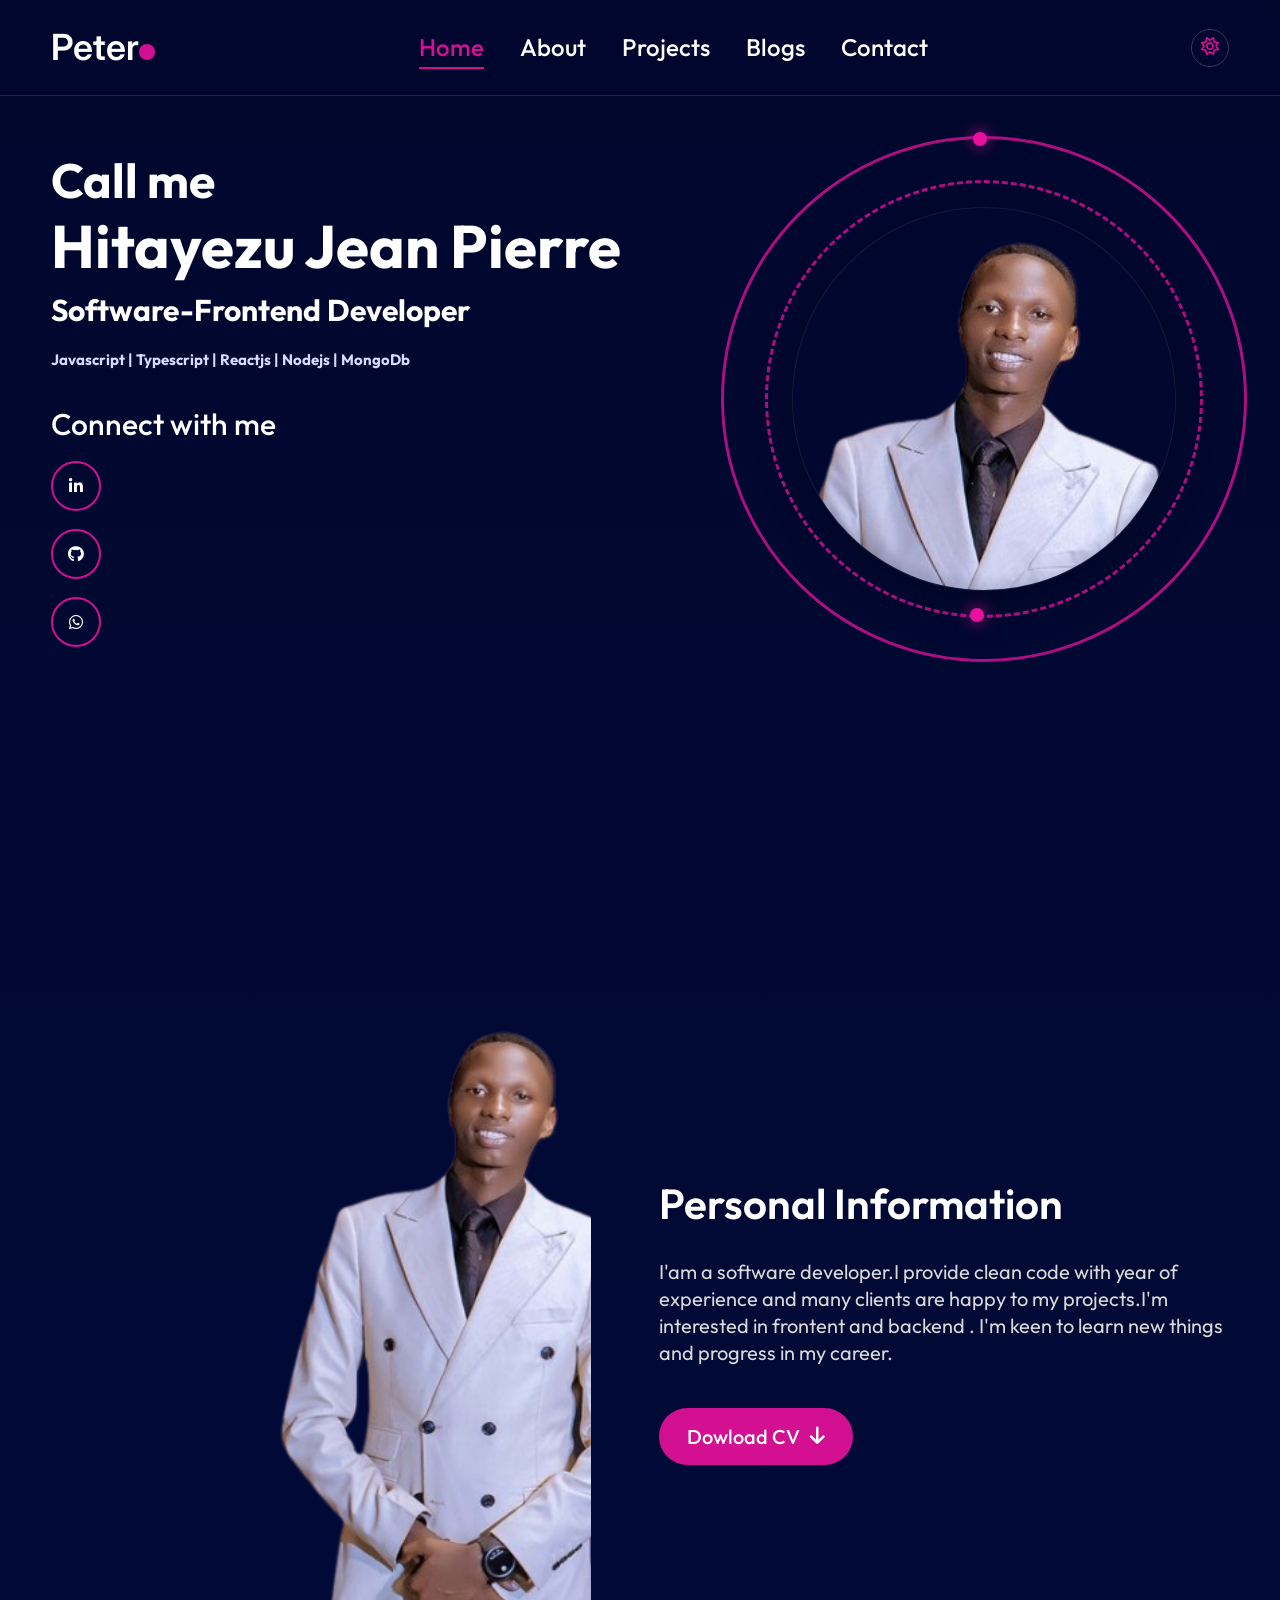
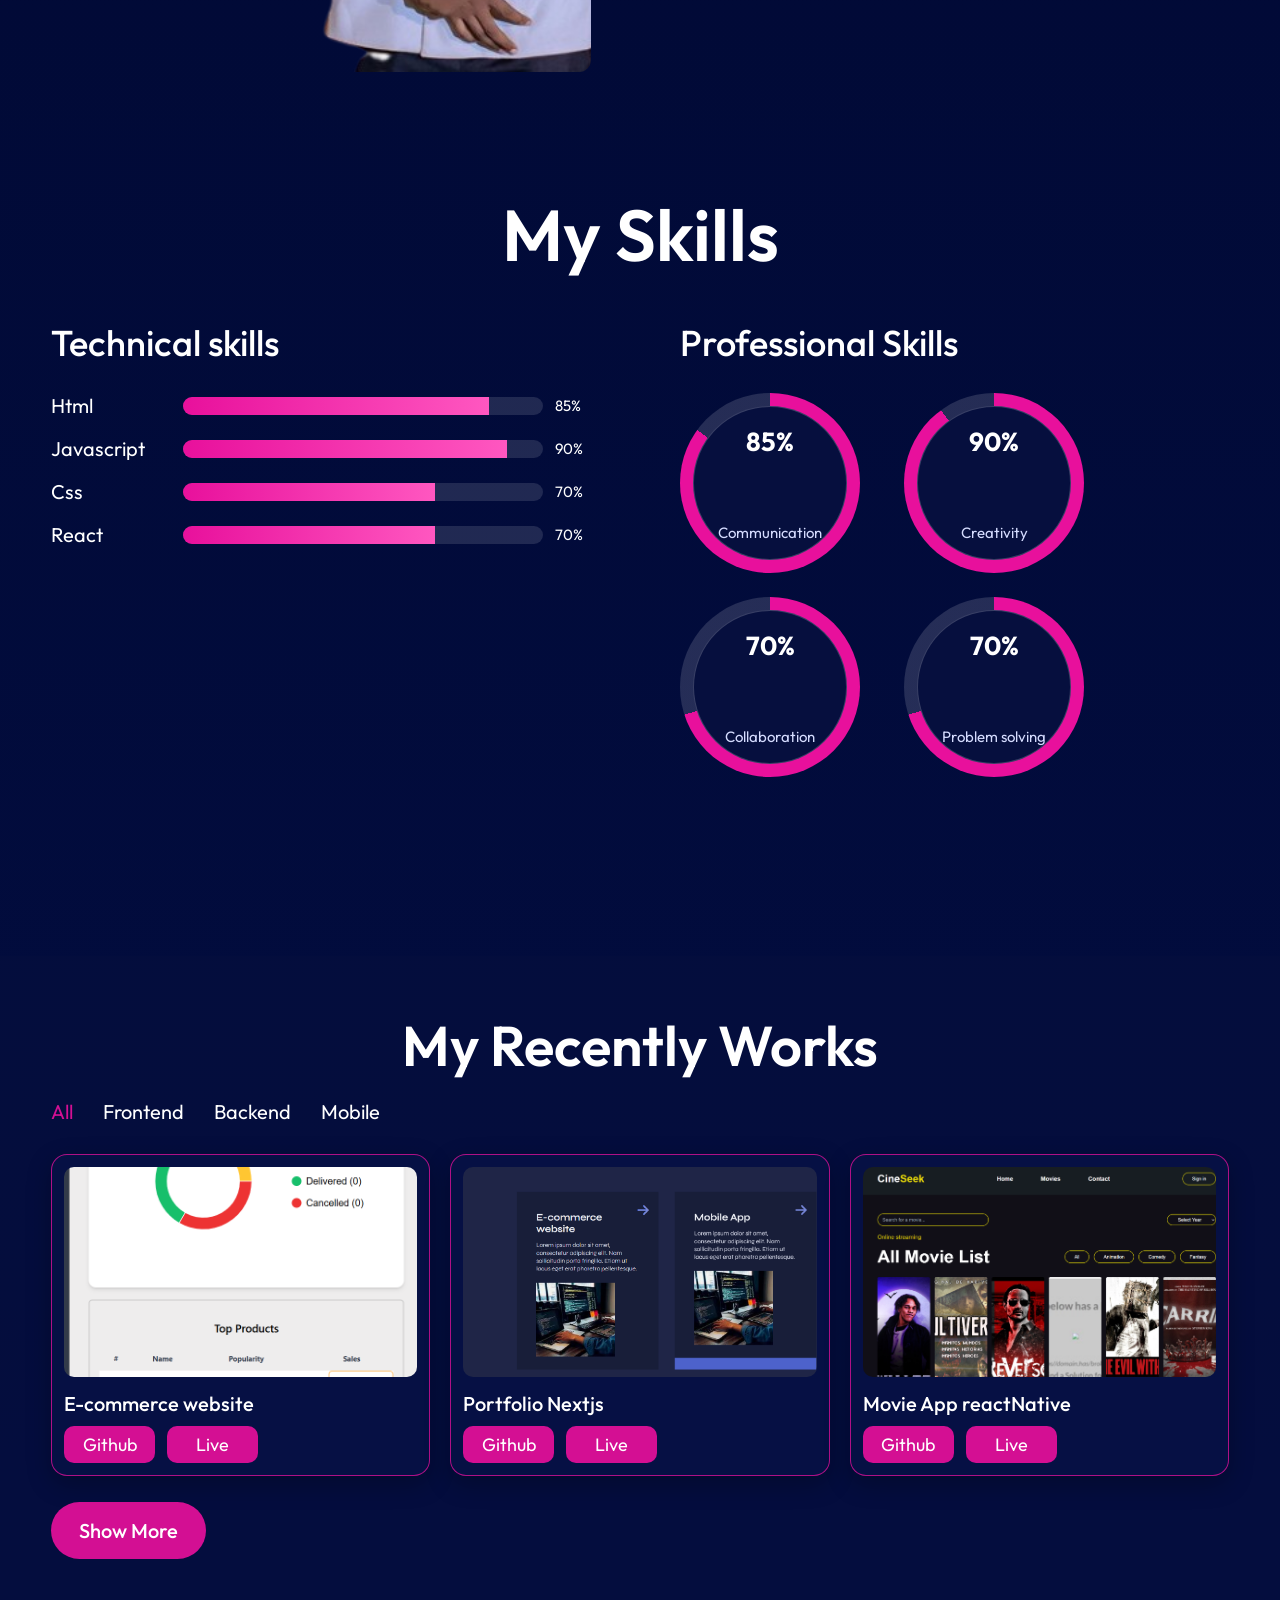
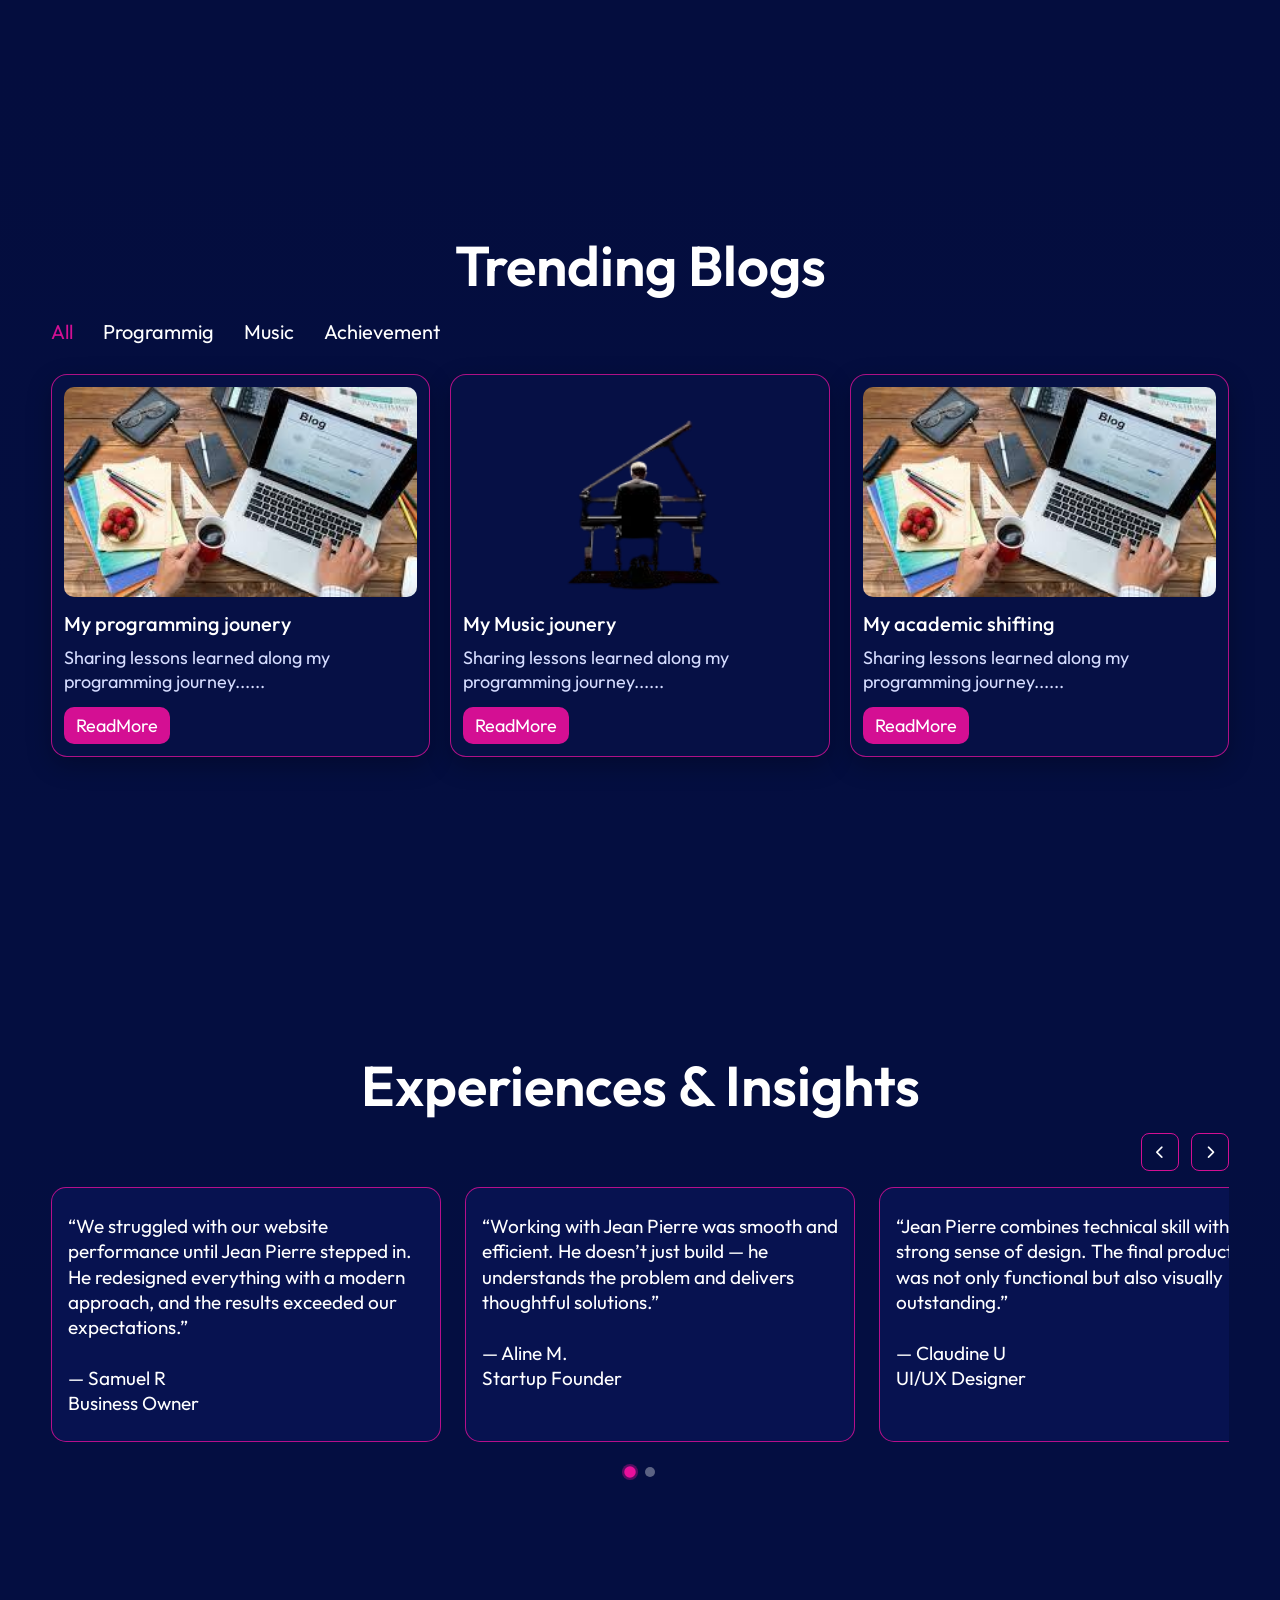
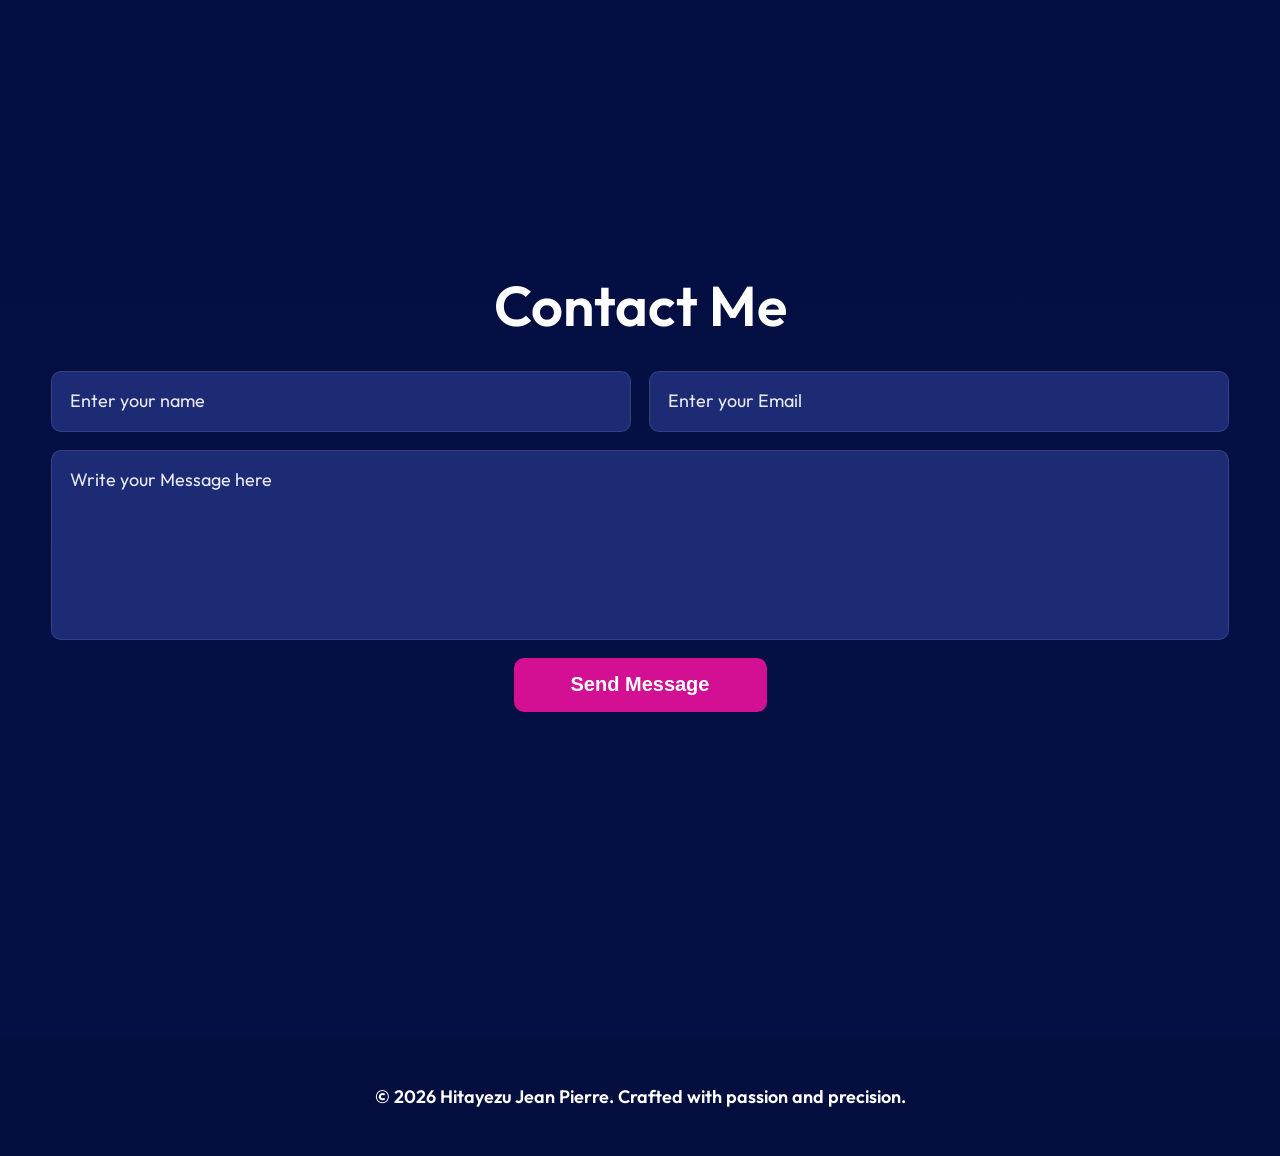
==== commit 2b1a4430: "updating projects link" ====
--- a/index.html
+++ b/index.html
@@ -97,9 +97,9 @@
           <a class="active" data-filter="all">All</a><a data-filter="frontend">Frontend</a><a data-filter="backend">Backend</a><a data-filter="mobile">Mobile</a>
         </div>
         <div class="cards3" id="project-list">
-          <article data-category="frontend"><img src="./assets/figma/project-1.png" alt=""><h4>E-commerce website</h4><div><a>Github</a><a>Live</a></div></article>
-          <article data-category="frontend backend"><img src="./assets/figma/project-2.png" alt=""><h4>Portfolio Nextjs</h4><div><a>Github</a><a>Live</a></div></article>
-          <article data-category="mobile"><img src="./assets/figma/project-3.png" alt=""><h4>Movie App reactNative</h4><div><a>Github</a><a>Live</a></div></article>
+          <article data-category="frontend"><img src="./assets/figma/project-1.png" alt=""><h4>E-commerce website</h4><div><a href="https://github.com/Lapidis2/alx-project-nexus" target="_blank">Github</a><a href="https://alx-project-nexus-ecommerce.vercel.app/" target="_blank">Live</a></div></article>
+          <article data-category="frontend backend"><img src="./assets/figma/project-2.png" alt=""><h4>Portfolio Nextjs</h4><div><a href="https://github.com/Lapidis2/professional-portfolio" target="_blank">Github</a><a href="https://jeanpierre-portfolio.netlify.app/" target="_blank">Live</a></div></article>
+          <article data-category="mobile"><img src="./assets/figma/project-3.png" alt=""><h4>Movie App reactNative</h4><div><a href="https://github.com/Lapidis2/movie-app" target="_blank">Github</a><a href="https://example.com" target="_blank">Live</a></div></article>
         </div>
         <div class="center-btn"><a class="btn-magenta">Show More</a></div>
       </div>
--- a/css/style.css
+++ b/css/style.css
@@ -467,6 +467,8 @@
 .cards3 article>div a,
 .small-btn {
 	display: inline-flex;
+	text-decoration: none;
+	color: var(--white);
 	justify-content: center;
 	align-items: center;
 	min-width: 91px;
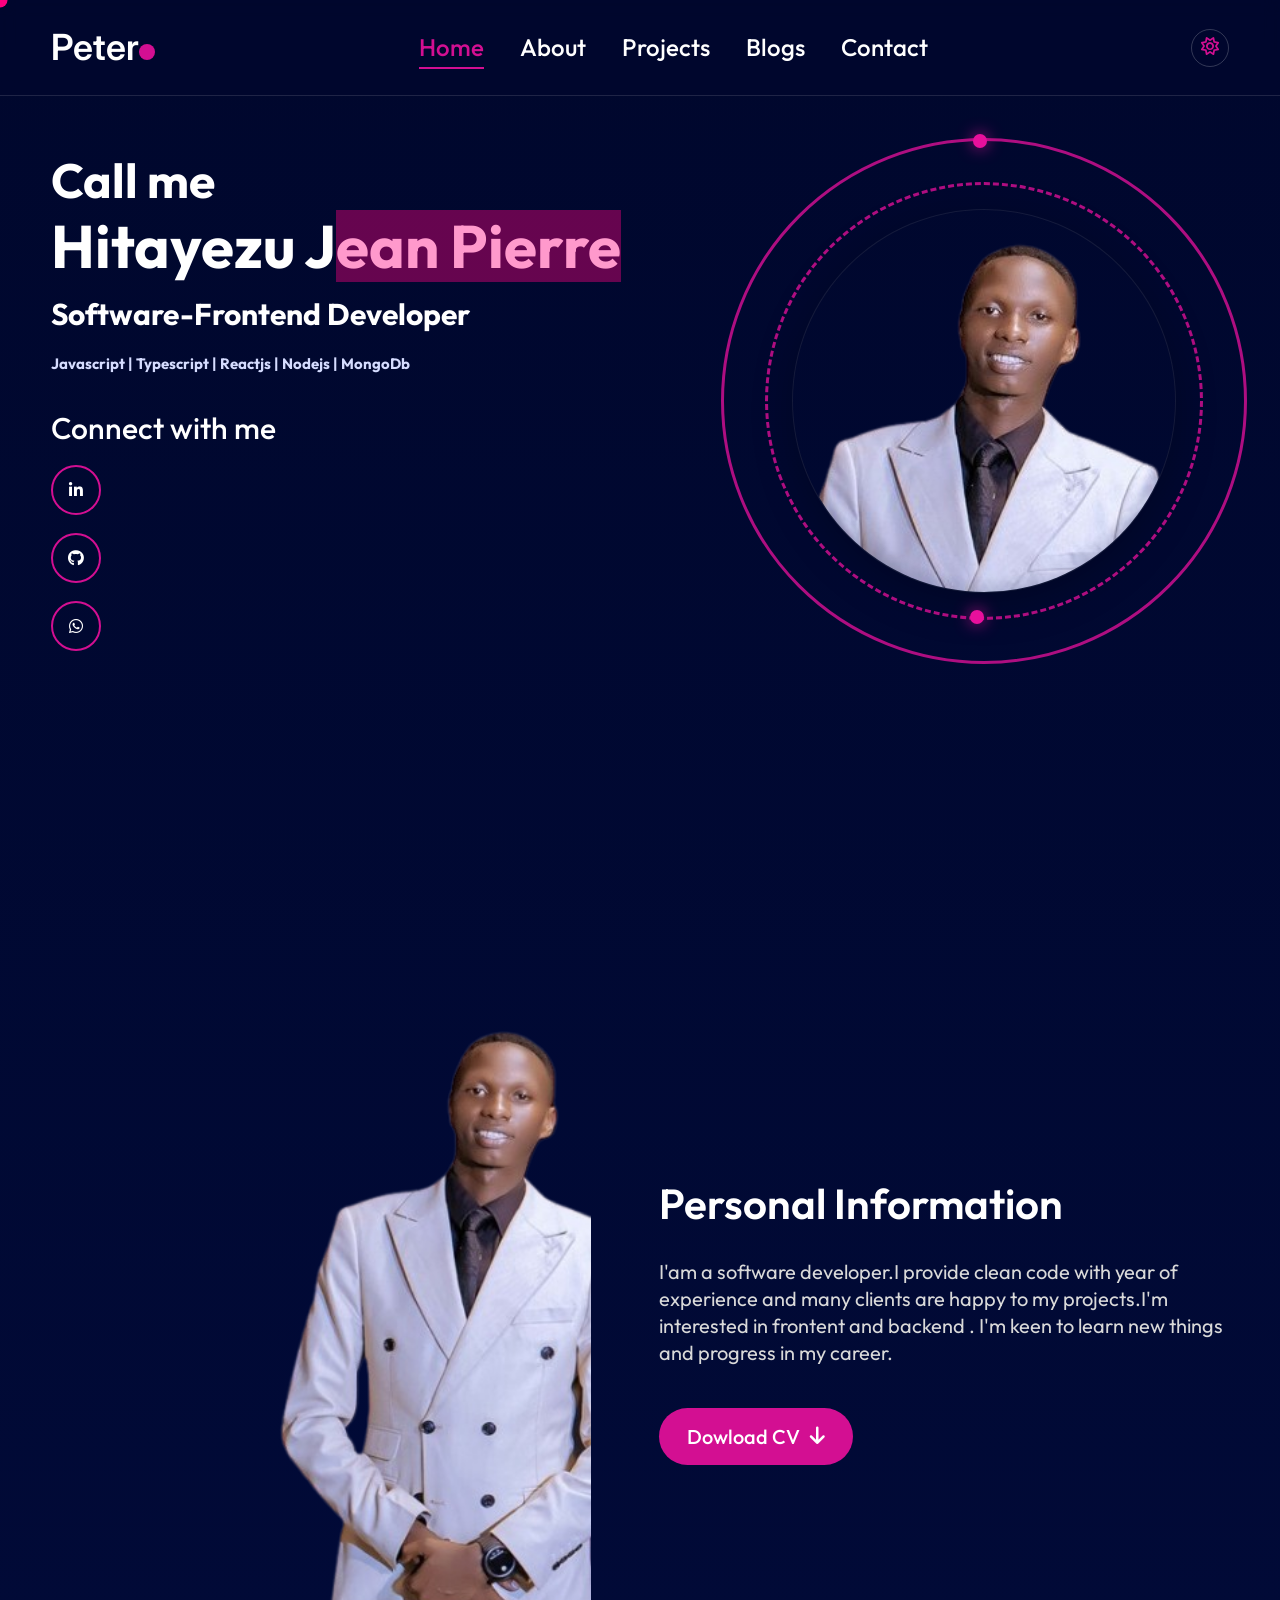
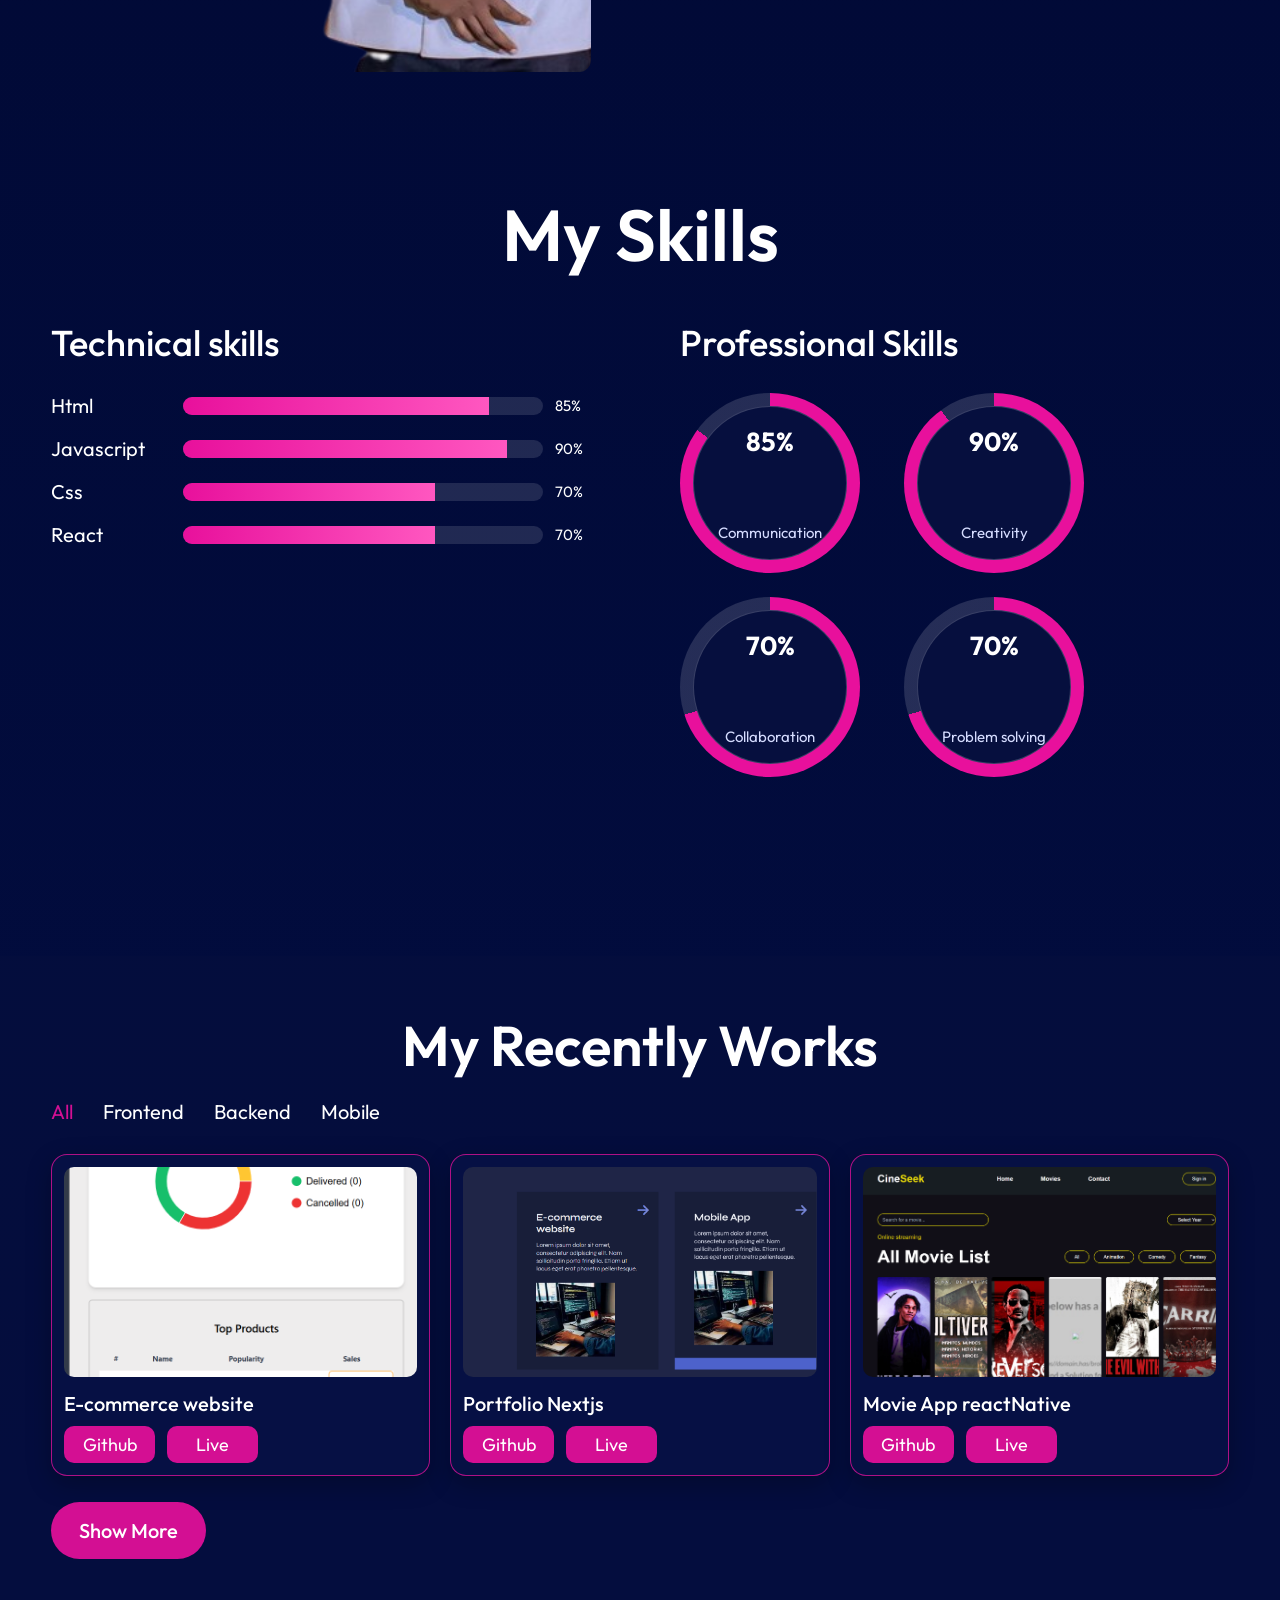
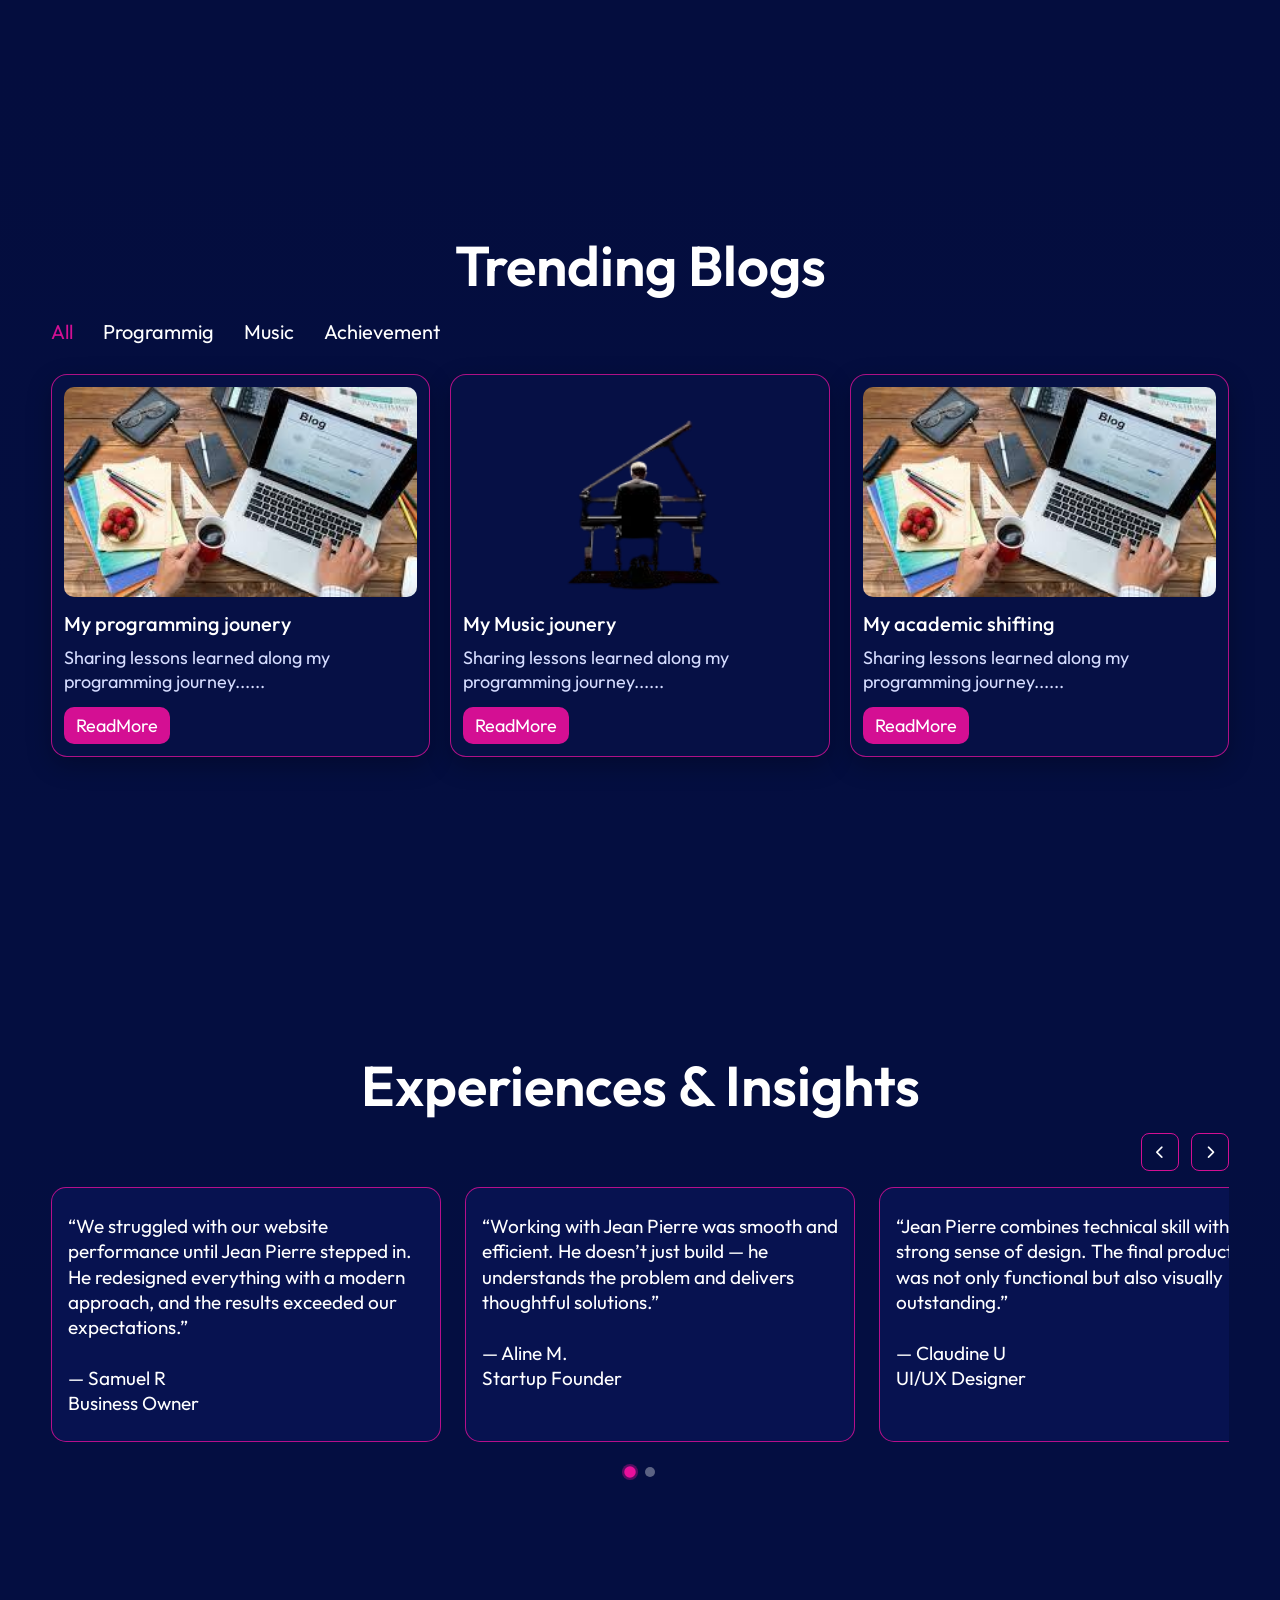
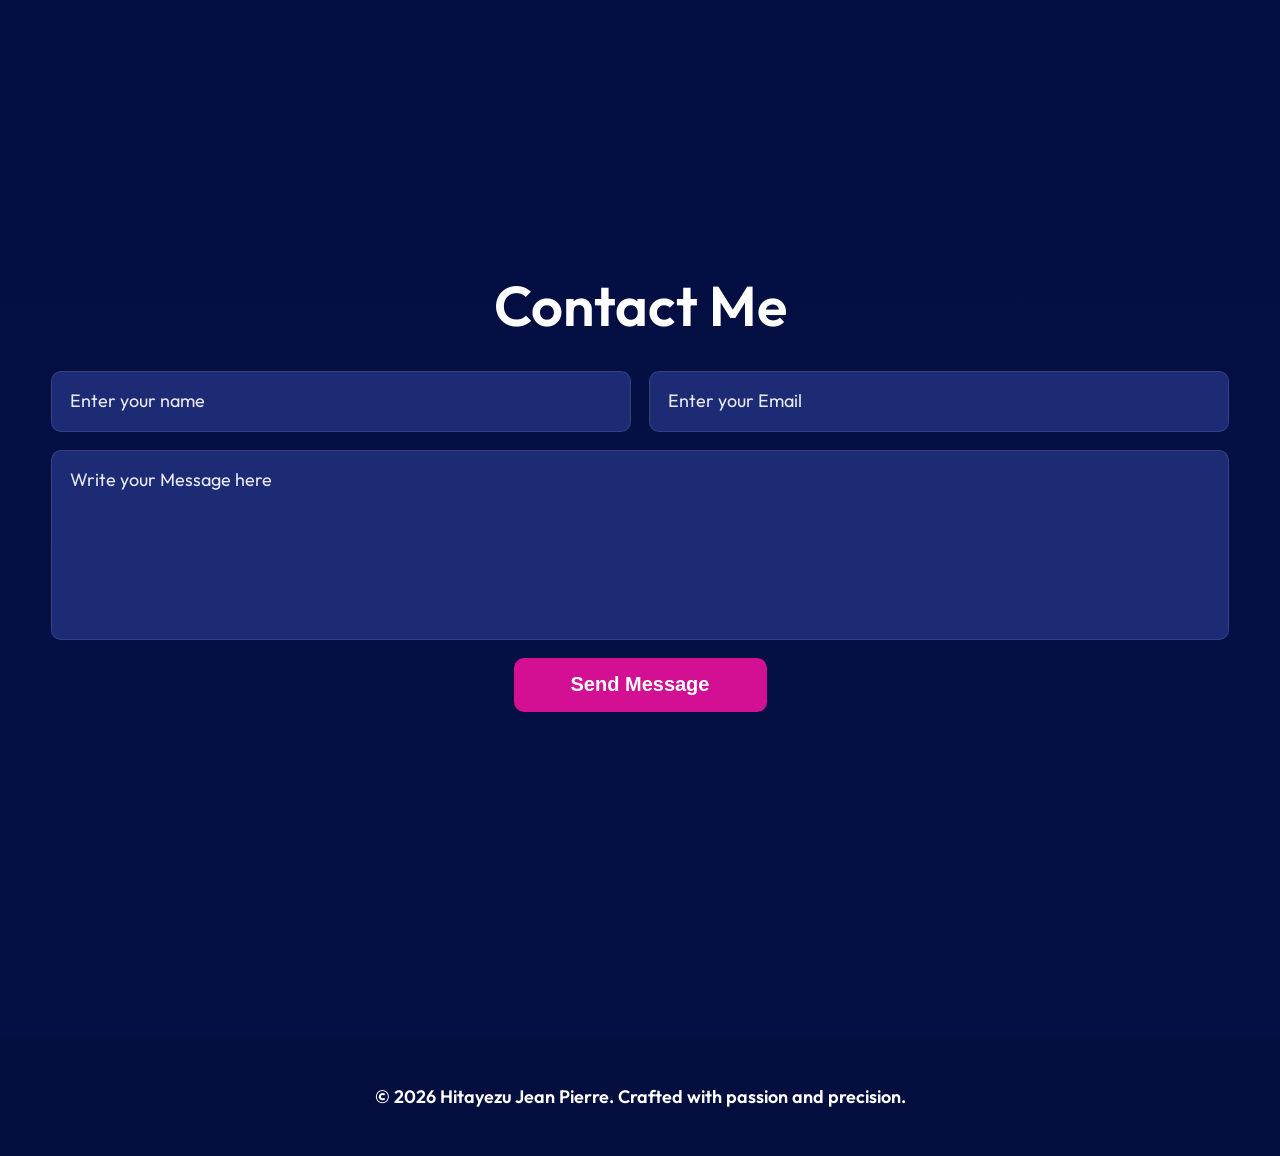
==== commit 6eb292bb: "updating fonts" ====
--- a/index.html
+++ b/index.html
@@ -31,7 +31,10 @@
       <div class="wrap hero-grid">
         <div class="hero-text">
           <h2>Call me</h2>
-          <h1>Hitayezu Jean Pierre</h1>
+           <h1 class="name">Hitayezu Jean Pierre
+  <span class="overlay left"></span>
+  <span class="overlay right"></span>
+</h1>
           <h3>Software-Frontend Developer</h3>
           <p class="stack">Javascript | Typescript | Reactjs | Nodejs | MongoDb</p>
           <div class="connect">
@@ -99,7 +102,7 @@
         <div class="cards3" id="project-list">
           <article data-category="frontend"><img src="./assets/figma/project-1.png" alt=""><h4>E-commerce website</h4><div><a href="https://github.com/Lapidis2/alx-project-nexus" target="_blank">Github</a><a href="https://alx-project-nexus-ecommerce.vercel.app/" target="_blank">Live</a></div></article>
           <article data-category="frontend backend"><img src="./assets/figma/project-2.png" alt=""><h4>Portfolio Nextjs</h4><div><a href="https://github.com/Lapidis2/professional-portfolio" target="_blank">Github</a><a href="https://jeanpierre-portfolio.netlify.app/" target="_blank">Live</a></div></article>
-          <article data-category="mobile"><img src="./assets/figma/project-3.png" alt=""><h4>Movie App reactNative</h4><div><a href="https://github.com/Lapidis2/movie-app" target="_blank">Github</a><a href="https://example.com" target="_blank">Live</a></div></article>
+          <article data-category="mobile"><img src="./assets/figma/project-3.png" alt=""><h4>Movie App reactNative</h4><div><a href="https://github.com/Lapidis2/movie_app" target="_blank">Github</a><a href="https://example.com" target="_blank">Live</a></div></article>
         </div>
         <div class="center-btn"><a class="btn-magenta">Show More</a></div>
       </div>
@@ -149,6 +152,7 @@
   </main>
 
   <footer class="footer">© 2026 Hitayezu Jean Pierre. Crafted with passion and precision.</footer>
+  <div class="cursor"></div>
   <script src="./js/script.js"></script>
 </body>
 </html>
--- a/css/style.css
+++ b/css/style.css
@@ -108,6 +108,69 @@
 	color: var(--pink);
 	font-size: 18px;
 	cursor: pointer
+}
+
+
+
+
+.name {
+  position: relative;
+  font-size: 2rem;
+  font-weight: bold;
+  color: white;
+  display: inline-block;
+  overflow: hidden;
+}
+
+/* LEFT overlay: highlights letters from start → center */
+.name .overlay.left {
+  position: absolute;
+  top: 0;
+  left: 0;
+  height: 100%;
+  width: 0;
+   opacity: 0.4; 
+  background-color: #FF007F;
+  animation: leftSlide 5s ease-in-out infinite;
+}
+
+/* RIGHT overlay: covers text beyond center → reveals end letters */
+.name .overlay.right {
+  position: absolute;
+  top: 0;
+  left: 50%; /* start at center */
+  height: 100%;
+   opacity: 0.4; 
+  width: 50%; /* full text beyond center */
+  background-color: #FF007F;
+  animation: rightSlide 5s ease-in-out infinite;
+}
+
+/* Animations */
+@keyframes leftSlide {
+  0%, 100% { width: 0; }
+  50% { width: 50%; } /* grows to center */
+}
+
+@keyframes rightSlide {
+  0%, 100% { transform: translateX(0); }
+  50% { transform: translateX(50%); } /* reveals end text gradually */
+}
+
+
+.cursor {
+  position: fixed;
+  top: 0;
+  left: 0;
+  width: 15px;
+  height: 15px;
+  background-color: #FF007F; 
+  border-radius: 50%;
+  pointer-events: none;
+  transform: translate(-50%, -50%);
+  z-index: 9999;
+ 
+   transition: transform 0.08s linear;
 }
 
 .section {
